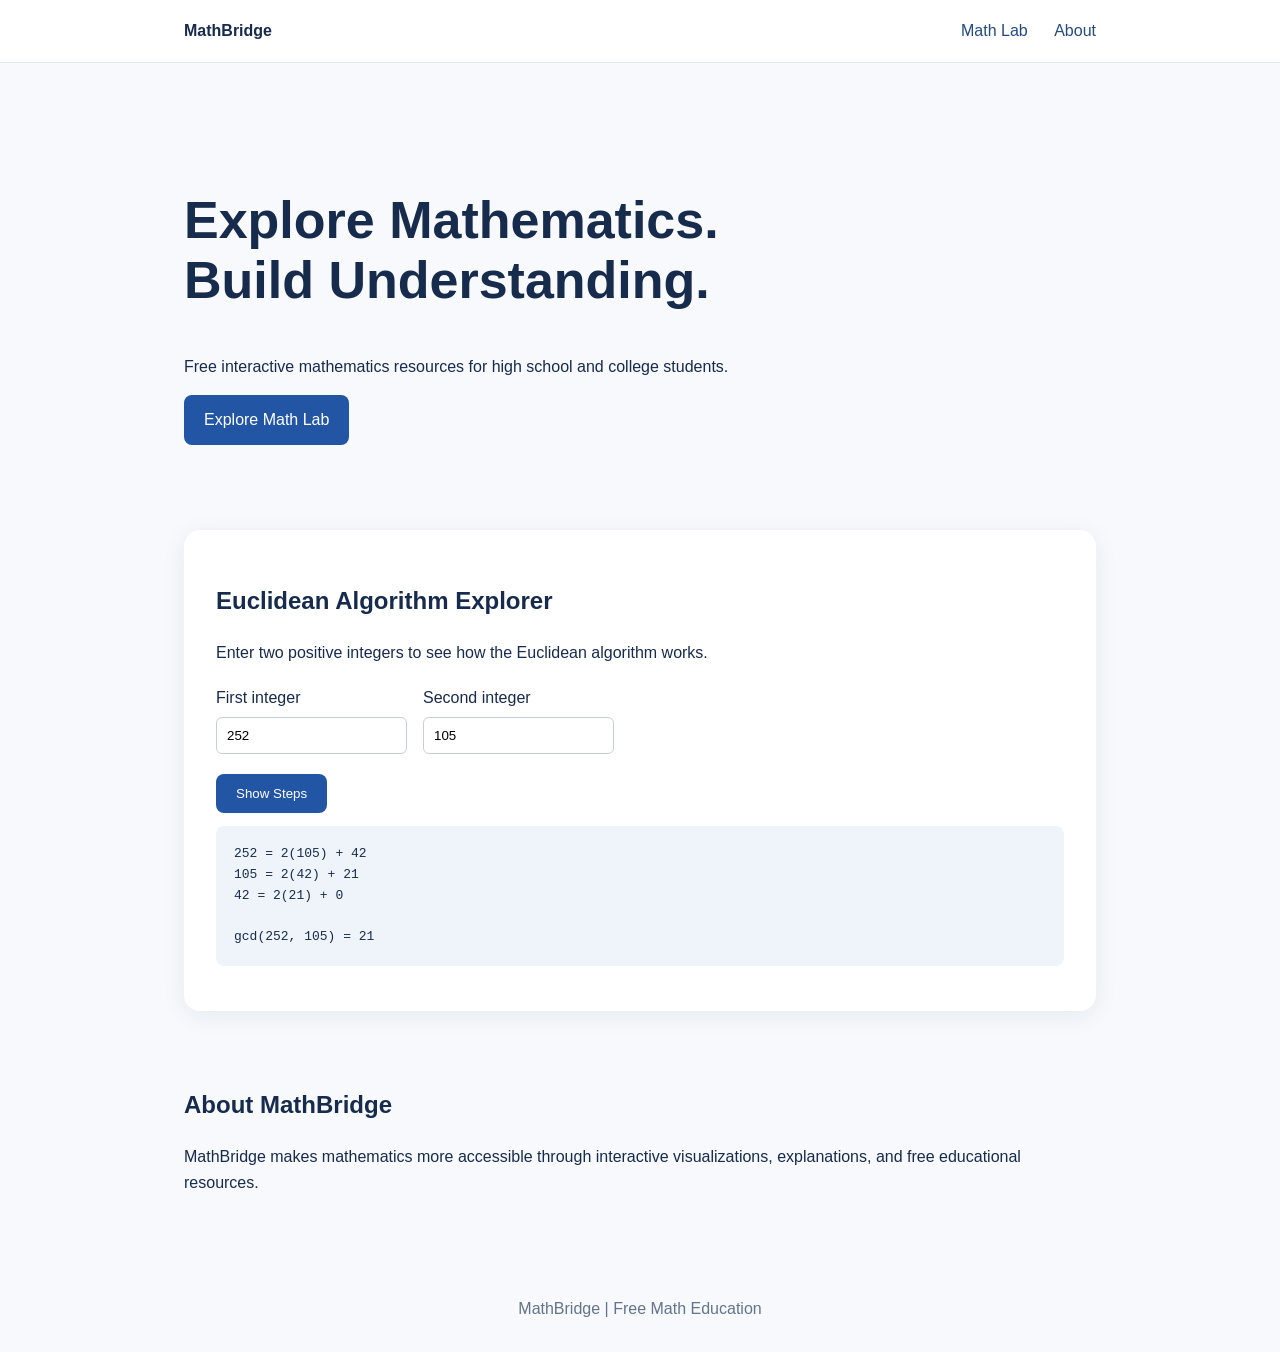
==== index.html @ 8e0eef5f "Create initial MathBridge website" ====
<!DOCTYPE html>
<html lang="en">
<head>
  <meta charset="UTF-8">
  <meta name="viewport" content="width=device-width, initial-scale=1.0">
  <title>MathBridge | Interactive Mathematics</title>
  <link rel="stylesheet" href="./css/style.css">
</head>
<body>

  <header class="header">
    <div class="container">
      <nav>
        <strong>MathBridge</strong>
        <div>
          <a href="#tools">Math Lab</a>
          <a href="#about">About</a>
        </div>
      </nav>
    </div>
  </header>

  <main class="container">
    <section class="hero">
      <h1>Explore Mathematics.
          Build Understanding.</h1>
      <p>Free interactive mathematics resources
         for high school and college students.</p>
      <a class="button" href="#tools">Explore Math Lab</a>
    </section>

    <section id="tools" class="card">
      <h2>Euclidean Algorithm Explorer</h2>
      <p>Enter two positive integers to see
         how the Euclidean algorithm works.</p>

      <div class="controls">
        <label>
          First integer
          <input id="a" type="number" value="252">
        </label>
        <label>
          Second integer
          <input id="b" type="number" value="105">
        </label>
      </div>

      <button id="run">Show Steps</button>
      <pre id="output" aria-live="polite"></pre>
    </section>

    <section id="about" class="about">
      <h2>About MathBridge</h2>
      <p>
        MathBridge makes mathematics more
        accessible through interactive
        visualizations, explanations,
        and free educational resources.
      </p>
    </section>
  </main>

  <footer>MathBridge | Free Math Education</footer>
  <script src="./js/euclidean.js"></script>
</body>
</html>
---- css/style.css ----
* { box-sizing: border-box; }

body {
  margin: 0;
  font-family: Arial, sans-serif;
  background: #f7f9fc;
  color: #172b4d;
  line-height: 1.6;
}

.container {
  max-width: 960px;
  margin: auto;
  padding: 0 24px;
}

.header {
  background: white;
  border-bottom: 1px solid #e5eaf1;
}

nav {
  display: flex;
  justify-content: space-between;
  align-items: center;
  padding: 18px 0;
}

nav a {
  margin-left: 22px;
  color: #254a7d;
  text-decoration: none;
}

.hero {
  padding: 85px 0;
}

.hero h1 {
  font-size: clamp(32px, 5vw, 52px);
  max-width: 650px;
  line-height: 1.15;
}

.button, button {
  display: inline-block;
  background: #2255a4;
  color: white;
  border: 0;
  padding: 12px 20px;
  border-radius: 8px;
  text-decoration: none;
  cursor: pointer;
}

.card {
  background: white;
  padding: 32px;
  border-radius: 16px;
  box-shadow: 0 5px 25px #152d4a12;
}

.controls {
  display: flex;
  flex-wrap: wrap;
  gap: 16px;
  margin: 20px 0;
}

label { display: grid; gap: 6px; }

input {
  padding: 10px;
  border: 1px solid #c5cfdb;
  border-radius: 6px;
}

pre {
  background: #eff4fb;
  padding: 18px;
  overflow-x: auto;
  border-radius: 8px;
}

.about { padding: 55px 0; }

footer {
  text-align: center;
  padding: 30px;
  color: #64748b;
}
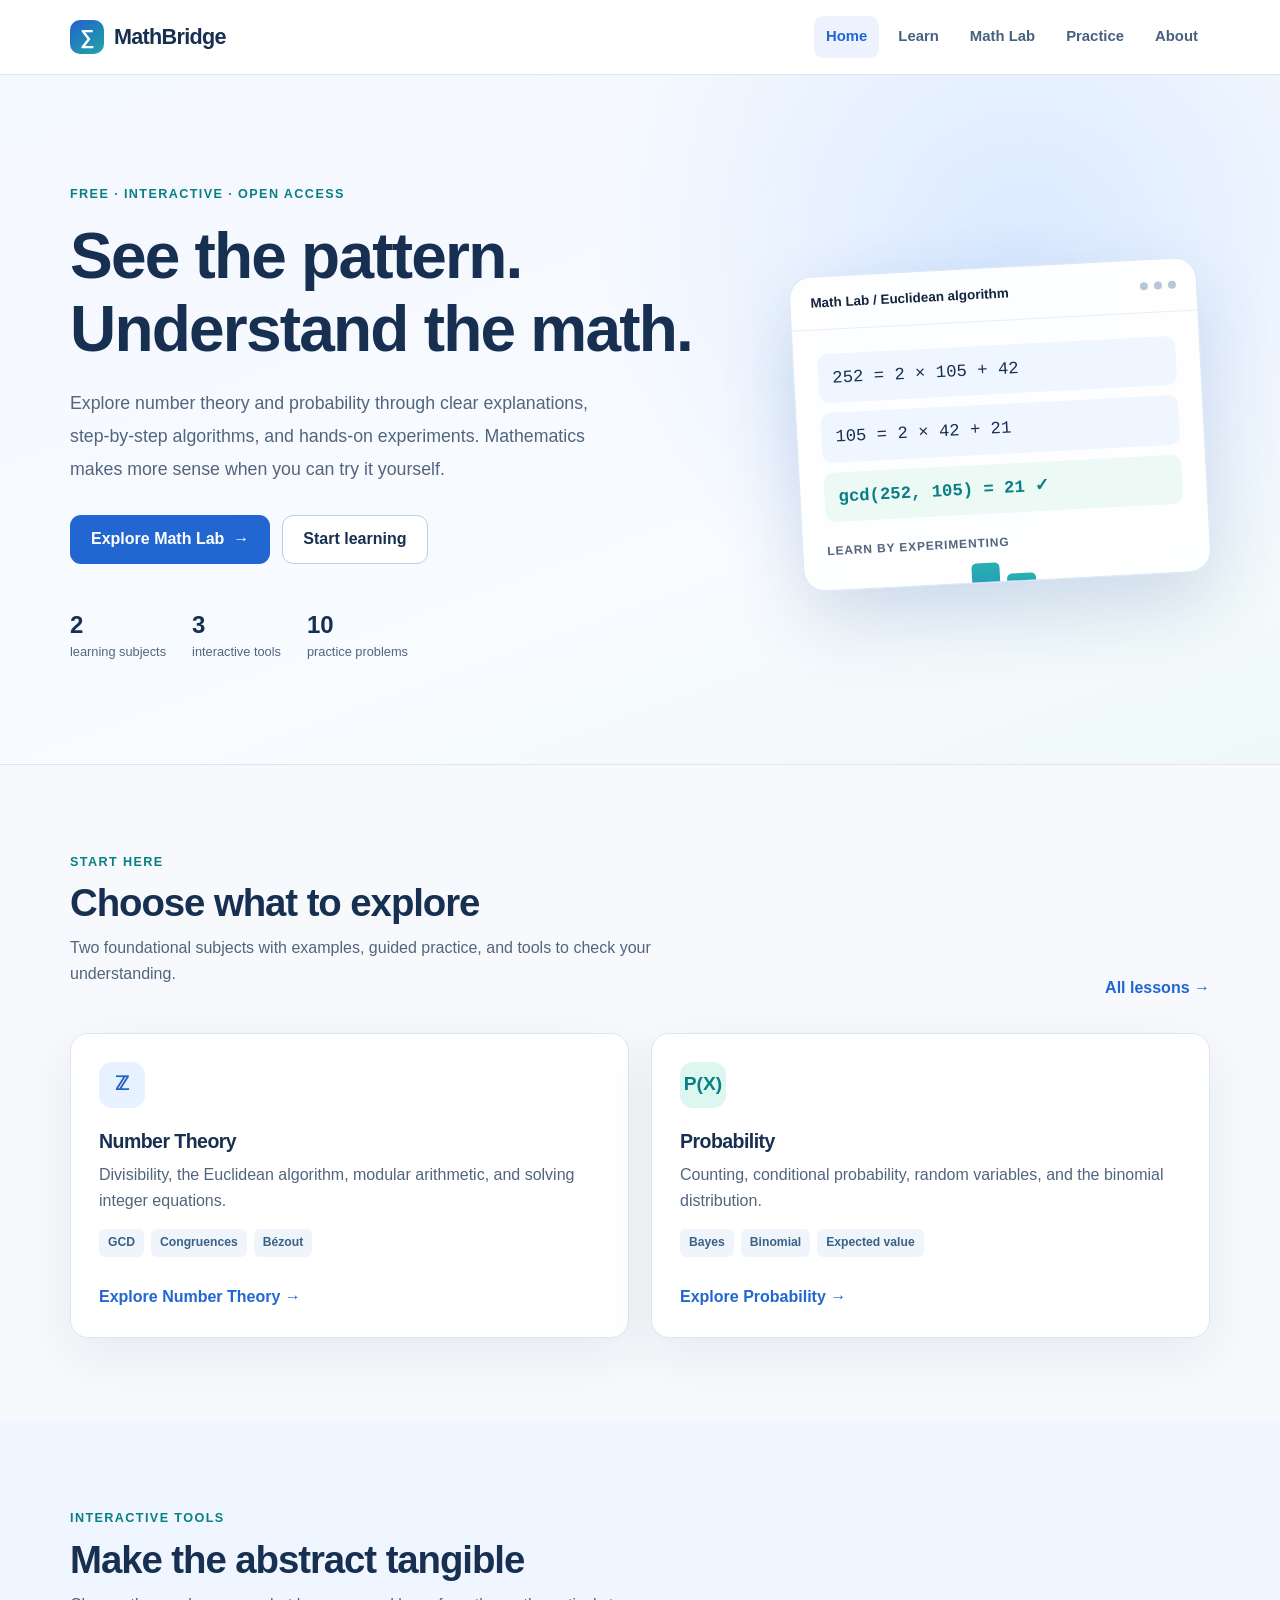
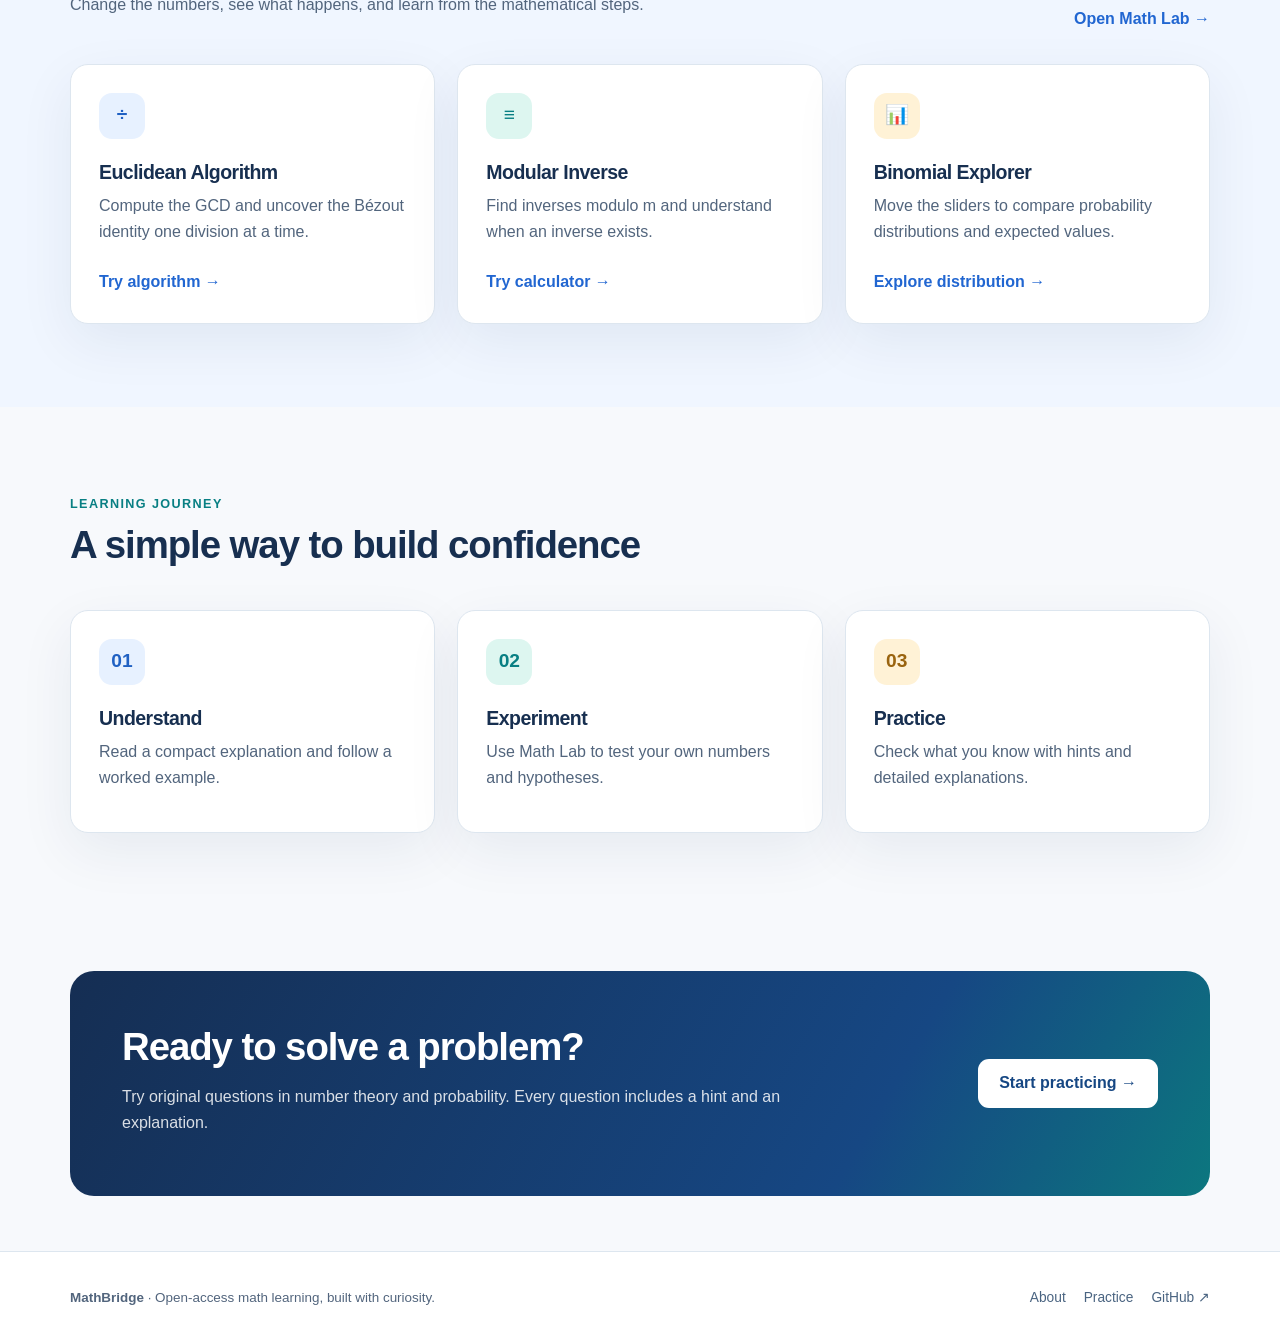
==== commit f8cf0039: "Upgrade MathBridge to version 1.0" ====
--- a/index.html
+++ b/index.html
@@ -1,67 +1,82 @@
+    <!doctype html>
+    <html lang="en">
+    <head>
+      <meta charset="utf-8">
+      <meta name="viewport" content="width=device-width,initial-scale=1">
+      <meta name="description" content="Free, interactive lessons and mathematics tools in number theory and probability.">
+      <meta name="theme-color" content="#172f50">
+      <title>Explore Mathematics | MathBridge</title>
+      <link rel="stylesheet" href="./css/style.css">
+      <script src="./js/app.js" defer></script>
 
-<!DOCTYPE html>
-<html lang="en">
-<head>
-  <meta charset="UTF-8">
-  <meta name="viewport" content="width=device-width, initial-scale=1.0">
-  <title>MathBridge | Interactive Mathematics</title>
-  <link rel="stylesheet" href="./css/style.css">
-</head>
-<body>
+    </head>
+    <body>
+      <a class="skip-link" href="#main">Skip to content</a>
+      <header class="site-header">
+        <div class="container nav">
+          <a class="brand" href="./index.html" aria-label="MathBridge home"><span class="brand-mark" aria-hidden="true">∑</span> MathBridge</a>
+          <button class="nav-toggle" type="button" aria-expanded="false" aria-controls="site-nav">Menu</button>
+          <nav id="site-nav" class="nav-links" aria-label="Main navigation">
+            <a href="./index.html" aria-current="page">Home</a>
+<a href="./learn.html">Learn</a>
+<a href="./math-lab.html">Math Lab</a>
+<a href="./practice.html">Practice</a>
+<a href="./about.html">About</a>
+          </nav>
+        </div>
+      </header>
+      <main id="main">
 
-  <header class="header">
-    <div class="container">
-      <nav>
-        <strong>MathBridge</strong>
-        <div>
-          <a href="#tools">Math Lab</a>
-          <a href="#about">About</a>
+<section class="hero"><div class="container hero-grid">
+  <div><span class="eyebrow">Free · Interactive · Open access</span>
+    <h1>See the pattern.<br>Understand the math.</h1>
+    <p class="lead">Explore number theory and probability through clear explanations, step-by-step algorithms, and hands-on experiments. Mathematics makes more sense when you can try it yourself.</p>
+    <div class="hero-actions"><a class="button" href="./math-lab.html">Explore Math Lab <span aria-hidden="true">→</span></a><a class="button button-secondary" href="./learn.html">Start learning</a></div>
+    <div class="hero-stats"><div class="stat"><strong>2</strong><span>learning subjects</span></div><div class="stat"><strong>3</strong><span>interactive tools</span></div><div class="stat"><strong>10</strong><span>practice problems</span></div></div>
+  </div>
+  <div class="math-scene" aria-label="Illustration of Euclidean algorithm steps and probability bars" role="img">
+    <div class="scene-panel"><div class="scene-top"><span>Math Lab / Euclidean algorithm</span><div class="scene-dots"><i></i><i></i><i></i></div></div>
+      <div class="scene-content"><div class="formula-line">252 = 2 × 105 + 42</div><div class="formula-line">105 = 2 × 42 + 21</div><div class="formula-line formula-highlight">gcd(252, 105) = 21 ✓</div>
+      <div class="scene-label">Learn by experimenting</div><div class="dots-grid" aria-hidden="true"><span style="height:15%"></span><span style="height:25%"></span><span style="height:41%"></span><span style="height:67%"></span><span style="height:98%"></span><span style="height:80%"></span><span style="height:52%"></span><span style="height:28%"></span><span style="height:12%"></span></div>
+      </div>
+    </div>
+  </div>
+</div></section>
+<section class="section"><div class="container">
+  <div class="section-heading"><div><span class="eyebrow">Start here</span><h2>Choose what to explore</h2><p>Two foundational subjects with examples, guided practice, and tools to check your understanding.</p></div><a href="./learn.html" class="text-link">All lessons →</a></div>
+  <div class="grid grid-2">
+    <article class="card"><div class="feature-icon">ℤ</div><h3>Number Theory</h3><p>Divisibility, the Euclidean algorithm, modular arithmetic, and solving integer equations.</p><div class="tags"><span class="tag">GCD</span><span class="tag">Congruences</span><span class="tag">Bézout</span></div><a class="text-link" href="./learn.html#number-theory">Explore Number Theory →</a></article>
+    <article class="card"><div class="feature-icon teal">P(X)</div><h3>Probability</h3><p>Counting, conditional probability, random variables, and the binomial distribution.</p><div class="tags"><span class="tag">Bayes</span><span class="tag">Binomial</span><span class="tag">Expected value</span></div><a class="text-link" href="./learn.html#probability">Explore Probability →</a></article>
+  </div>
+</div></section>
+<section class="section" style="background:#f0f6ff"><div class="container">
+  <div class="section-heading"><div><span class="eyebrow">Interactive tools</span><h2>Make the abstract tangible</h2><p>Change the numbers, see what happens, and learn from the mathematical steps.</p></div><a href="./math-lab.html" class="text-link">Open Math Lab →</a></div>
+  <div class="grid grid-3">
+    <article class="card"><div class="feature-icon">÷</div><h3>Euclidean Algorithm</h3><p>Compute the GCD and uncover the Bézout identity one division at a time.</p><a href="./math-lab.html#euclidean" class="text-link">Try algorithm →</a></article>
+    <article class="card"><div class="feature-icon teal">≡</div><h3>Modular Inverse</h3><p>Find inverses modulo m and understand when an inverse exists.</p><a href="./math-lab.html#inverse" class="text-link">Try calculator →</a></article>
+    <article class="card"><div class="feature-icon gold">📊</div><h3>Binomial Explorer</h3><p>Move the sliders to compare probability distributions and expected values.</p><a href="./math-lab.html#binomial" class="text-link">Explore distribution →</a></article>
+  </div>
+</div></section>
+<section class="section"><div class="container">
+  <div class="section-heading"><div><span class="eyebrow">Learning journey</span><h2>A simple way to build confidence</h2></div></div>
+  <div class="grid grid-3">
+    <div class="card"><div class="feature-icon">01</div><h3>Understand</h3><p>Read a compact explanation and follow a worked example.</p></div>
+    <div class="card"><div class="feature-icon teal">02</div><h3>Experiment</h3><p>Use Math Lab to test your own numbers and hypotheses.</p></div>
+    <div class="card"><div class="feature-icon gold">03</div><h3>Practice</h3><p>Check what you know with hints and detailed explanations.</p></div>
+  </div>
+</div></section>
+<section class="section-tight"><div class="container"><div class="cta-panel"><div><h2>Ready to solve a problem?</h2><p>Try original questions in number theory and probability. Every question includes a hint and an explanation.</p></div><a href="./practice.html" class="button">Start practicing →</a></div></div></section>
+
+      </main>
+      <footer class="site-footer">
+        <div class="container footer-inner">
+          <p><strong>MathBridge</strong> · Open-access math learning, built with curiosity.</p>
+          <div class="footer-links">
+            <a href="./about.html">About</a>
+            <a href="./practice.html">Practice</a>
+            <a href="https://github.com/yanjiahuang722/mathbridge" target="_blank" rel="noopener noreferrer">GitHub ↗</a>
+          </div>
         </div>
-      </nav>
-    </div>
-  </header>
-
-  <main class="container">
-    <section class="hero">
-      <h1>Explore Mathematics.
-          Build Understanding.</h1>
-      <p>Free interactive mathematics resources
-         for high school and college students.</p>
-      <a class="button" href="#tools">Explore Math Lab</a>
-    </section>
-
-    <section id="tools" class="card">
-      <h2>Euclidean Algorithm Explorer</h2>
-      <p>Enter two positive integers to see
-         how the Euclidean algorithm works.</p>
-
-      <div class="controls">
-        <label>
-          First integer
-          <input id="a" type="number" value="252">
-        </label>
-        <label>
-          Second integer
-          <input id="b" type="number" value="105">
-        </label>
-      </div>
-
-      <button id="run">Show Steps</button>
-      <pre id="output" aria-live="polite"></pre>
-    </section>
-
-    <section id="about" class="about">
-      <h2>About MathBridge</h2>
-      <p>
-        MathBridge makes mathematics more
-        accessible through interactive
-        visualizations, explanations,
-        and free educational resources.
-      </p>
-    </section>
-  </main>
-
-  <footer>MathBridge | Free Math Education</footer>
-  <script src="./js/euclidean.js"></script>
-</body>
-</html>
+      </footer>
+    </body>
+    </html>
--- a/css/style.css
+++ b/css/style.css
@@ -1,91 +1,197 @@
+:root {
+  --ink: #14243c;
+  --muted: #52657d;
+  --navy: #172f50;
+  --blue: #2166d1;
+  --teal: #087f83;
+  --bg: #f7f9fc;
+  --paper: #ffffff;
+  --line: #dde6ef;
+  --soft: #edf3fc;
+  --shadow: 0 18px 55px rgba(20, 44, 80, .07);
+  --radius: 18px;
+}
 * { box-sizing: border-box; }
-
-body {
-  margin: 0;
-  font-family: Arial, sans-serif;
-  background: #f7f9fc;
-  color: #172b4d;
-  line-height: 1.6;
+html { scroll-behavior: smooth; }
+body { margin: 0; font-family: -apple-system, BlinkMacSystemFont, "Segoe UI", Arial, sans-serif; color: var(--ink); background: var(--bg); line-height: 1.6; }
+a { color: var(--blue); }
+a:hover { color: #164a9c; }
+button, input, select { font: inherit; }
+button { cursor: pointer; }
+button:disabled { cursor: not-allowed; opacity: .55; }
+:focus-visible { outline: 3px solid #67c9ea; outline-offset: 3px; }
+.skip-link { position: absolute; z-index: 200; left: 14px; top: -100px; padding: 10px; background: #fff; }
+.skip-link:focus { top: 8px; }
+.container { width: min(1140px, calc(100% - 44px)); margin-inline: auto; }
+.site-header { background: rgba(255,255,255,.95); border-bottom: 1px solid var(--line); position: sticky; top: 0; z-index: 50; backdrop-filter: blur(14px); }
+.nav { height: 74px; display: flex; align-items: center; justify-content: space-between; gap: 30px; }
+.brand { color: var(--navy); font-weight: 800; letter-spacing: -.7px; font-size: 1.35rem; text-decoration: none; display: inline-flex; gap: 10px; align-items: center; }
+.brand-mark { width: 34px; height: 34px; border-radius: 10px; color: white; background: linear-gradient(145deg, #2360cf, #20a7a3); display: grid; place-items: center; font-weight: 800; font-size: 1.25rem; }
+.nav-links { display: flex; gap: 7px; align-items: center; }
+.nav-links a { display: inline-flex; padding: 9px 12px; border-radius: 9px; text-decoration: none; font-weight: 650; color: #46617e; font-size: .93rem; }
+.nav-links a:hover, .nav-links a[aria-current="page"] { color: var(--blue); background: #ecf3ff; }
+.nav-toggle { display: none; background: white; border: 1px solid var(--line); padding: 9px 12px; border-radius: 9px; color: var(--navy); }
+.eyebrow { color: var(--teal); font-size: .79rem; font-weight: 800; letter-spacing: .11em; text-transform: uppercase; }
+h1,h2,h3,h4 { line-height: 1.15; letter-spacing: -.028em; color: var(--navy); }
+h1 { font-size: clamp(2.35rem, 5vw, 4.15rem); margin: 14px 0 20px; }
+h2 { font-size: clamp(1.7rem, 3.2vw, 2.4rem); margin: 8px 0 15px; }
+h3 { font-size: 1.22rem; margin: 0 0 10px; }
+p { margin: 0 0 14px; }
+.lead { color: var(--muted); font-size: 1.11rem; line-height: 1.85; max-width: 670px; }
+.muted { color: var(--muted); }
+.small { font-size: .88rem; }
+.button { display: inline-flex; align-items: center; justify-content: center; gap: 9px; border: 1px solid transparent; background: var(--blue); color: #fff; border-radius: 11px; padding: 12px 20px; font-weight: 750; text-decoration: none; line-height: 1.4; transition: transform .15s, background .15s; }
+.button:hover { color: #fff; background: #1751aa; transform: translateY(-1px); }
+.button-secondary { background: white; border-color: #bfcee0; color: var(--navy); }
+.button-secondary:hover { background: #edf3fa; color: var(--navy); }
+.button-quiet { background: #e9f3ff; color: var(--blue); }
+.button-quiet:hover { background: #d8eaff; color: #15479f; }
+.hero { background: radial-gradient(circle at 80% 25%, #dbeaff 0, transparent 37%), linear-gradient(160deg, #f4f8ff, #f8fbff 65%, #eef9f7); padding: 105px 0 100px; overflow: hidden; border-bottom: 1px solid var(--line); }
+.hero-grid { display: grid; grid-template-columns: 1.2fr .8fr; align-items: center; gap: 60px; }
+.hero .lead { max-width: 540px; }
+.hero-actions { display: flex; gap: 12px; flex-wrap: wrap; margin-top: 30px; }
+.hero-stats { display: flex; gap: 26px; margin-top: 48px; flex-wrap: wrap; }
+.stat strong { display: block; color: var(--navy); font-size: 1.5rem; line-height: 1.1; }
+.stat span { color: var(--muted); font-size: .8rem; }
+.math-scene { position: relative; min-height: 380px; }
+.math-scene::before { content: ''; width: 280px; height: 280px; border-radius: 50%; background: #b5daff; opacity: .45; position: absolute; top: 44px; left: 34px; filter: blur(35px); }
+.scene-panel { position: absolute; inset: 35px 6px 30px 18px; background: rgba(255,255,255,.95); border: 1px solid #dce7f6; border-radius: 22px; box-shadow: 0 30px 75px rgba(29,70,134,.16); transform: rotate(-3deg); overflow: hidden; }
+.scene-top { display: flex; align-items: center; justify-content: space-between; padding: 15px 20px; border-bottom: 1px solid #e8eef7; font-weight: 700; font-size: .84rem; }
+.scene-dots { display: flex; gap: 6px; }
+.scene-dots i { display: block; width: 8px; height: 8px; background: #b6c7db; border-radius: 50%; }
+.scene-content { padding: 24px; }
+.formula-line { color: var(--navy); background: #f0f6ff; padding: 11px 14px; border-radius: 10px; font-family: "SFMono-Regular", Consolas, monospace; font-size: clamp(.88rem, 2vw, 1.08rem); }
+.formula-line + .formula-line { margin-top: 10px; }
+.formula-highlight { color: #087f83; font-weight: 800; background: #ecf9f5; }
+.scene-label { color: var(--muted); font-size: .75rem; margin: 20px 0 8px; letter-spacing: .07em; font-weight: 700; text-transform: uppercase; }
+.dots-grid { display: flex; align-items: end; height: 67px; gap: 7px; }
+.dots-grid span { display: block; width: 8%; border-radius: 5px 5px 0 0; background: linear-gradient(#28b0ae, #2377d2); }
+.section { padding: 83px 0; }
+.section-tight { padding: 55px 0; }
+.section-heading { display: flex; align-items: end; justify-content: space-between; gap: 18px; margin-bottom: 32px; }
+.section-heading p { color: var(--muted); max-width: 640px; }
+.section-heading h2 { margin-bottom: 10px; }
+.text-link { text-decoration: none; font-weight: 700; white-space: nowrap; }
+.grid { display: grid; gap: 22px; }
+.grid-2 { grid-template-columns: repeat(2, minmax(0, 1fr)); }
+.grid-3 { grid-template-columns: repeat(3, minmax(0, 1fr)); }
+.card { border-radius: var(--radius); border: 1px solid var(--line); background: var(--paper); padding: 28px; box-shadow: var(--shadow); }
+.card p { color: var(--muted); }
+.card .text-link { display: inline-block; margin-top: 11px; }
+.feature-icon { display: grid; place-items: center; width: 46px; height: 46px; border-radius: 13px; background: #e7f1ff; color: #2061c3; font-weight: 900; font-size: 1.2rem; margin-bottom: 22px; }
+.feature-icon.teal { background: #ddf6f0; color: #087f83; }
+.feature-icon.gold { background: #fff2d6; color: #9a640f; }
+.tags { display: flex; flex-wrap: wrap; gap: 7px; margin: 16px 0; }
+.tag { color: #386286; background: #f0f5fc; padding: 4px 9px; border-radius: 6px; font-size: .76rem; font-weight: 750; }
+.cta-panel { background: linear-gradient(120deg,#152e53,#164783 70%,#0c777f); border-radius: 24px; padding: 46px 52px; display: flex; gap: 35px; align-items: center; justify-content: space-between; }
+.cta-panel h2, .cta-panel p { color: white; }
+.cta-panel p { opacity: .84; max-width: 700px; }
+.cta-panel .button { background: white; color: #164783; flex-shrink: 0; }
+.cta-panel .button:hover { background: #e7f6ff; }
+.page-hero { padding: 72px 0 54px; background: linear-gradient(160deg,#f1f7ff,#f6fafc); border-bottom: 1px solid var(--line); }
+.page-hero h1 { font-size: clamp(2.2rem,4.5vw,3.6rem); max-width: 850px; }
+.breadcrumb { color: #72849c; font-size: .84rem; margin-bottom: 15px; }
+.breadcrumb a { color: #526e92; text-decoration: none; }
+.content-layout { display: grid; grid-template-columns: 230px minmax(0, 1fr); gap: 35px; padding: 58px 0 90px; align-items: start; }
+.sidebar { position: sticky; top: 96px; background: white; border: 1px solid var(--line); border-radius: 14px; padding: 16px; }
+.sidebar strong { display: block; font-size: .82rem; color: #8090a6; letter-spacing: .08em; text-transform: uppercase; padding: 9px 12px; }
+.sidebar a { display: block; text-decoration: none; padding: 9px 12px; border-radius: 8px; color: var(--muted); font-weight: 650; font-size: .9rem; }
+.sidebar a:hover, .sidebar a[aria-current="location"] { color: var(--blue); background: #edf4ff; }
+.article-card { background: white; border: 1px solid var(--line); border-radius: 17px; padding: 37px; margin-bottom: 26px; box-shadow: var(--shadow); scroll-margin-top: 95px; }
+.article-card h2 { font-size: 1.75rem; margin-top: 0; }
+.article-card h3 { margin-top: 25px; }
+.article-card p,.article-card li { color: #41556d; }
+.article-card ul,.article-card ol { padding-left: 24px; }
+.math-block { background: #f1f6fe; border: 1px solid #deebfb; border-radius: 12px; padding: 17px 19px; font-family: "SFMono-Regular", Consolas, monospace; white-space: pre-wrap; overflow-wrap: anywhere; color: #18355e; font-size: .92rem; margin: 18px 0; }
+.note { background: #e9f9f4; color: #19574f; padding: 16px 18px; border-left: 4px solid #15a18d; border-radius: 8px; margin: 18px 0; }
+.note strong { color: #0e6255; }
+.lab-stack { display: grid; gap: 30px; padding: 60px 0 85px; }
+.lab-card { border: 1px solid var(--line); border-radius: 20px; background: white; padding: clamp(22px, 4vw, 40px); box-shadow: var(--shadow); scroll-margin-top: 96px; }
+.lab-heading { display: flex; align-items: start; justify-content: space-between; gap: 15px; }
+.lab-heading h2 { margin-top: 0; font-size: 1.75rem; }
+.lab-card > p, .lab-heading p { color: var(--muted); }
+.field-row { display: flex; flex-wrap: wrap; align-items: end; gap: 15px; margin: 24px 0; }
+.field { display: flex; flex-direction: column; gap: 6px; flex: 1 1 140px; max-width: 260px; }
+.field label { font-size: .87rem; font-weight: 700; color: var(--navy); }
+.field input, .field select { border: 1px solid #c5d3e4; border-radius: 9px; background: white; padding: 11px 12px; width: 100%; min-width: 0; color: var(--ink); }
+.field input[type="range"] { padding: 0; accent-color: var(--blue); }
+.result { background: #f1f6fe; border: 1px solid #dfebfb; border-radius: 13px; padding: 19px 22px; min-height: 70px; overflow-wrap: anywhere; }
+.result pre { font: .94rem/1.9 "SFMono-Regular", Consolas, monospace; white-space: pre-wrap; margin: 0; color: #1b3761; }
+.result strong { color: #174f98; }
+.result.error { color: #a52234; background: #fff3f4; border-color: #f6d3da; }
+.result.error pre { color: #9d2132; }
+.result.success { background: #ecfaf5; border-color: #bee8d6; }
+.field-hint { color: var(--muted); font-size: .8rem; margin-top: 10px; }
+.plot-wrap { border: 1px solid #dce7f5; border-radius: 12px; padding: 10px; margin: 24px 0 15px; background: #fff; overflow-x: auto; }
+.plot-wrap svg { display: block; width: 100%; height: auto; min-width: 380px; }
+.plot-wrap svg text { font-family: -apple-system, BlinkMacSystemFont, "Segoe UI", Arial, sans-serif; }
+.stats-row { display: flex; gap: 12px; flex-wrap: wrap; }
+.mini-stat { padding: 14px 18px; background: #f1f7ff; border-radius: 10px; flex: 1 1 150px; }
+.mini-stat span { display: block; color: var(--muted); font-size: .82rem; }
+.mini-stat strong { font-size: 1.15rem; color: var(--navy); }
+.practice-controls { display: flex; flex-wrap: wrap; align-items: center; gap: 15px; margin: 32px 0 23px; }
+.practice-controls .field { max-width: 240px; }
+.practice-list { display: grid; gap: 22px; padding-bottom: 80px; }
+.question-card { background: white; border: 1px solid var(--line); border-radius: 18px; padding: 30px; box-shadow: var(--shadow); }
+.question-top { display: flex; justify-content: space-between; gap: 15px; align-items: center; margin-bottom: 10px; }
+.question-top .tag { font-size: .73rem; }
+.question-card h2 { font-size: 1.25rem; margin: 12px 0 20px; }
+.answers { display: grid; grid-template-columns: repeat(2,minmax(0,1fr)); gap: 11px; }
+.answer-option { cursor: pointer; display: flex; align-items: center; gap: 9px; border: 1px solid #d5e0ef; border-radius: 11px; padding: 12px 14px; font-size: .92rem; }
+.answer-option:has(input:checked) { border-color: #2364c1; background: #f0f6ff; }
+.answer-option input { accent-color: #2364c1; flex-shrink: 0; }
+.question-actions { display: flex; gap: 10px; margin-top: 20px; flex-wrap: wrap; }
+.feedback { margin-top: 16px; background: #f0f6ff; border-radius: 10px; padding: 15px 18px; color: var(--navy); }
+.feedback.correct { background: #eaf8f0; color: #165e43; }
+.feedback.incorrect { background: #fff4e8; color: #824d0f; }
+.empty-state { text-align: center; padding: 45px 20px; color: var(--muted); background: white; border: 1px solid var(--line); border-radius: 12px; }
+.score-pill { color: #1b5799; border: 1px solid #cfe1f6; background: #ecf5ff; border-radius: 100px; padding: 8px 14px; font-weight: 750; }
+.about-lead { display: grid; grid-template-columns: 1.3fr .7fr; gap: 30px; padding: 65px 0; }
+.about-box { padding: 28px; background: #e9f4ff; border-radius: 18px; }
+.about-box h3 { font-size: 1.3rem; }
+.about-box li { margin-bottom: 9px; }
+.steps { counter-reset: step; display: grid; gap: 18px; }
+.step { background: white; border: 1px solid var(--line); border-radius: 14px; padding: 24px 26px; display: flex; gap: 18px; }
+.step-number { flex: 0 0 35px; height: 35px; display: grid; place-items: center; border-radius: 50%; background: #e7f2ff; color: var(--blue); font-weight: 800; }
+.step h3 { margin-bottom: 5px; }
+.site-footer { border-top: 1px solid var(--line); background: white; padding: 35px 0; }
+.footer-inner { display: flex; justify-content: space-between; gap: 20px; align-items: center; flex-wrap: wrap; }
+.footer-inner p { color: var(--muted); font-size: .84rem; margin: 0; }
+.footer-links { display: flex; flex-wrap: wrap; gap: 18px; }
+.footer-links a { color: #4a6481; font-size: .86rem; text-decoration: none; }
+.footer-links a:hover { color: var(--blue); }
+@media(max-width: 800px) {
+  .hero { padding: 65px 0; }
+  .hero-grid,.about-lead { grid-template-columns: 1fr; }
+  .math-scene { min-height: 300px; max-width: 490px; width: 100%; }
+  .scene-panel { top: 5px; bottom: 5px; }
+  .grid-3 { grid-template-columns: 1fr 1fr; }
+  .content-layout { grid-template-columns: 1fr; gap: 22px; }
+  .sidebar { position: static; }
+  .sidebar a { display: inline-block; }
+  .cta-panel { flex-direction: column; align-items: flex-start; }
 }
-
-.container {
-  max-width: 960px;
-  margin: auto;
-  padding: 0 24px;
+@media(max-width: 600px) {
+  .container { width: min(100% - 32px, 1140px); }
+  .nav { height: 67px; }
+  .nav-toggle { display: block; }
+  .nav-links { display: none; position: absolute; top: 67px; left: 0; width: 100%; padding: 15px 18px 20px; background: white; border-bottom: 1px solid var(--line); box-shadow: var(--shadow); flex-direction: column; align-items: stretch; }
+  .nav-links.open { display: flex; }
+  .nav-links a { padding: 11px 13px; }
+  .hero-grid { gap: 30px; }
+  .hero-stats { gap: 20px; margin-top: 35px; }
+  .math-scene { min-height: 305px; }
+  .grid-2,.grid-3 { grid-template-columns: 1fr; }
+  .section { padding: 56px 0; }
+  .section-heading { display: block; }
+  .section-heading .text-link { display: inline-block; margin-top: 13px; }
+  .cta-panel { padding: 30px; }
+  .page-hero { padding: 48px 0 37px; }
+  .content-layout { padding: 30px 0 60px; }
+  .article-card,.question-card { padding: 22px; }
+  .answers { grid-template-columns: 1fr; }
+  .lab-stack { padding: 30px 0 55px; }
+  .field { max-width: none; }
+  .field-row .button { width: 100%; }
 }
-
-.header {
-  background: white;
-  border-bottom: 1px solid #e5eaf1;
-}
-
-nav {
-  display: flex;
-  justify-content: space-between;
-  align-items: center;
-  padding: 18px 0;
-}
-
-nav a {
-  margin-left: 22px;
-  color: #254a7d;
-  text-decoration: none;
-}
-
-.hero {
-  padding: 85px 0;
-}
-
-.hero h1 {
-  font-size: clamp(32px, 5vw, 52px);
-  max-width: 650px;
-  line-height: 1.15;
-}
-
-.button, button {
-  display: inline-block;
-  background: #2255a4;
-  color: white;
-  border: 0;
-  padding: 12px 20px;
-  border-radius: 8px;
-  text-decoration: none;
-  cursor: pointer;
-}
-
-.card {
-  background: white;
-  padding: 32px;
-  border-radius: 16px;
-  box-shadow: 0 5px 25px #152d4a12;
-}
-
-.controls {
-  display: flex;
-  flex-wrap: wrap;
-  gap: 16px;
-  margin: 20px 0;
-}
-
-label { display: grid; gap: 6px; }
-
-input {
-  padding: 10px;
-  border: 1px solid #c5cfdb;
-  border-radius: 6px;
-}
-
-pre {
-  background: #eff4fb;
-  padding: 18px;
-  overflow-x: auto;
-  border-radius: 8px;
-}
-
-.about { padding: 55px 0; }
-
-footer {
-  text-align: center;
-  padding: 30px;
-  color: #64748b;
-}+@media(prefers-reduced-motion: reduce) { html { scroll-behavior: auto; } *,*::before,*::after { transition: none !important; animation: none !important; } }
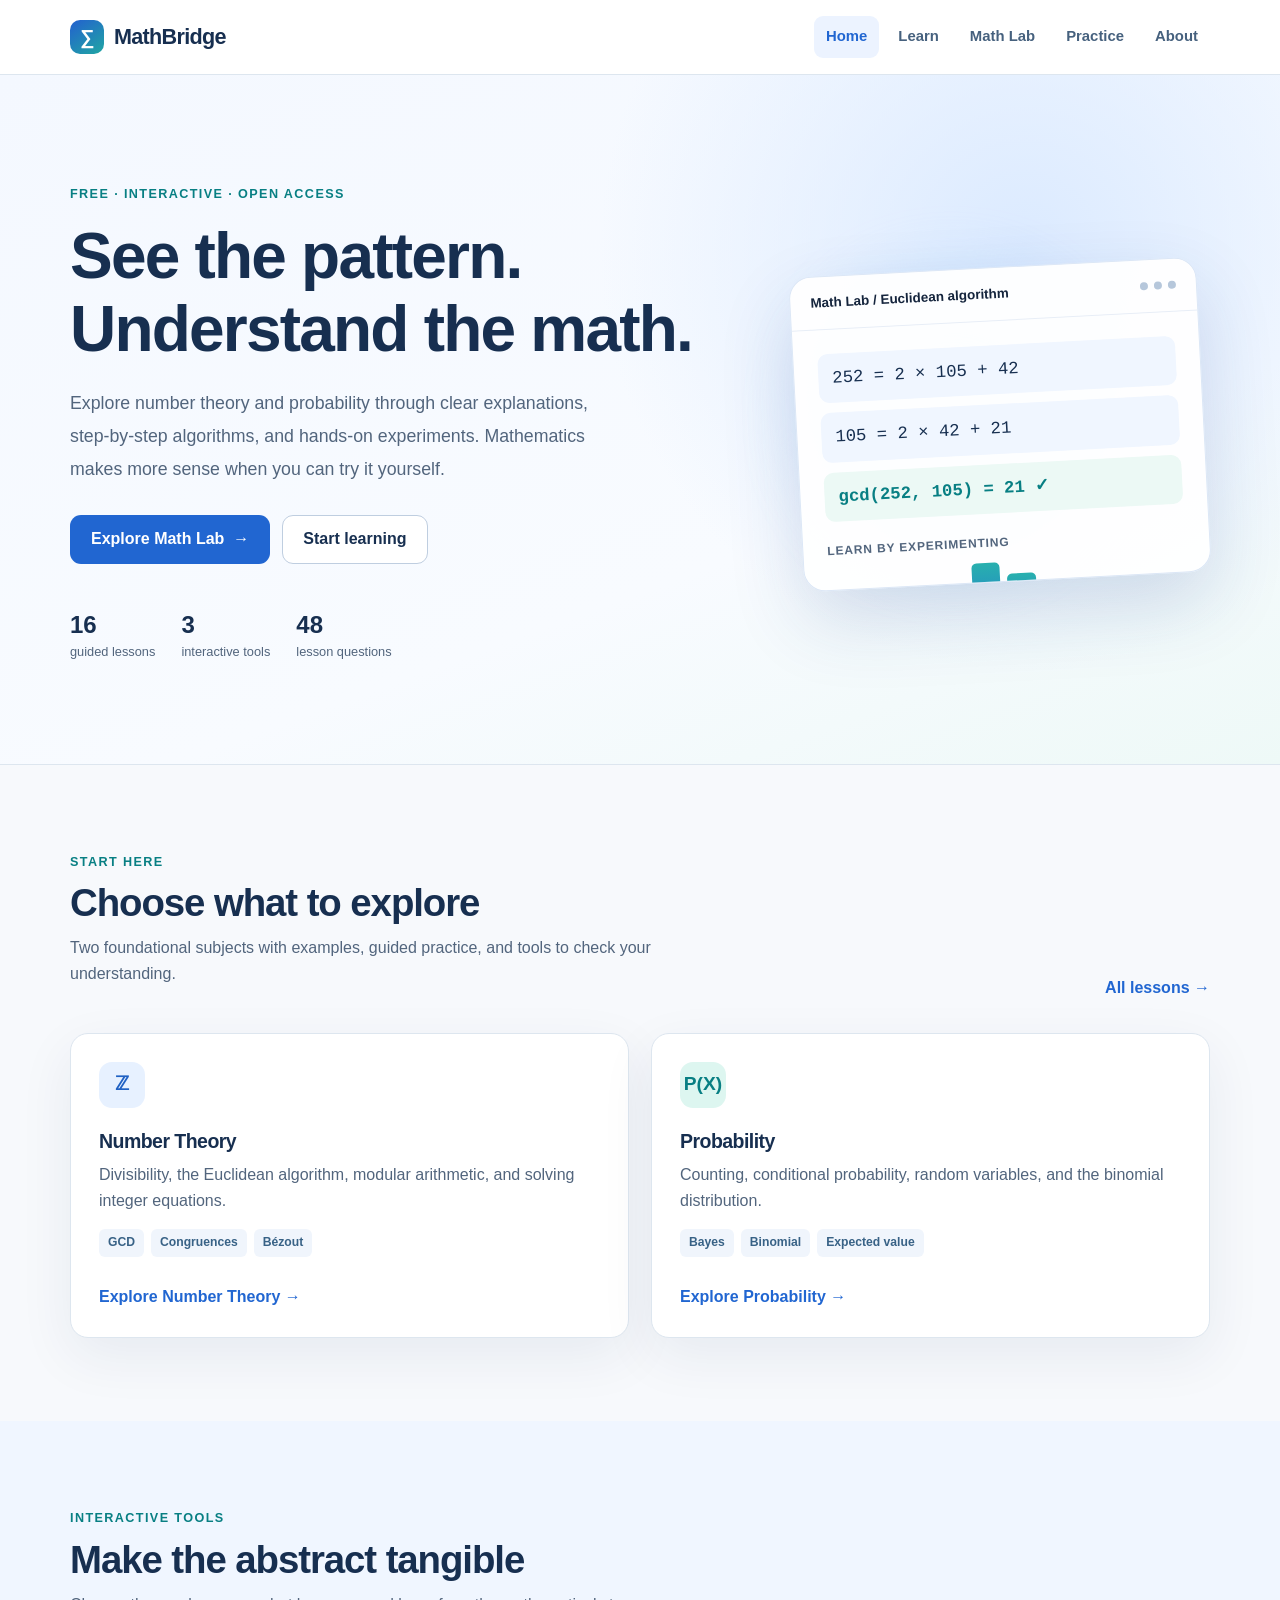
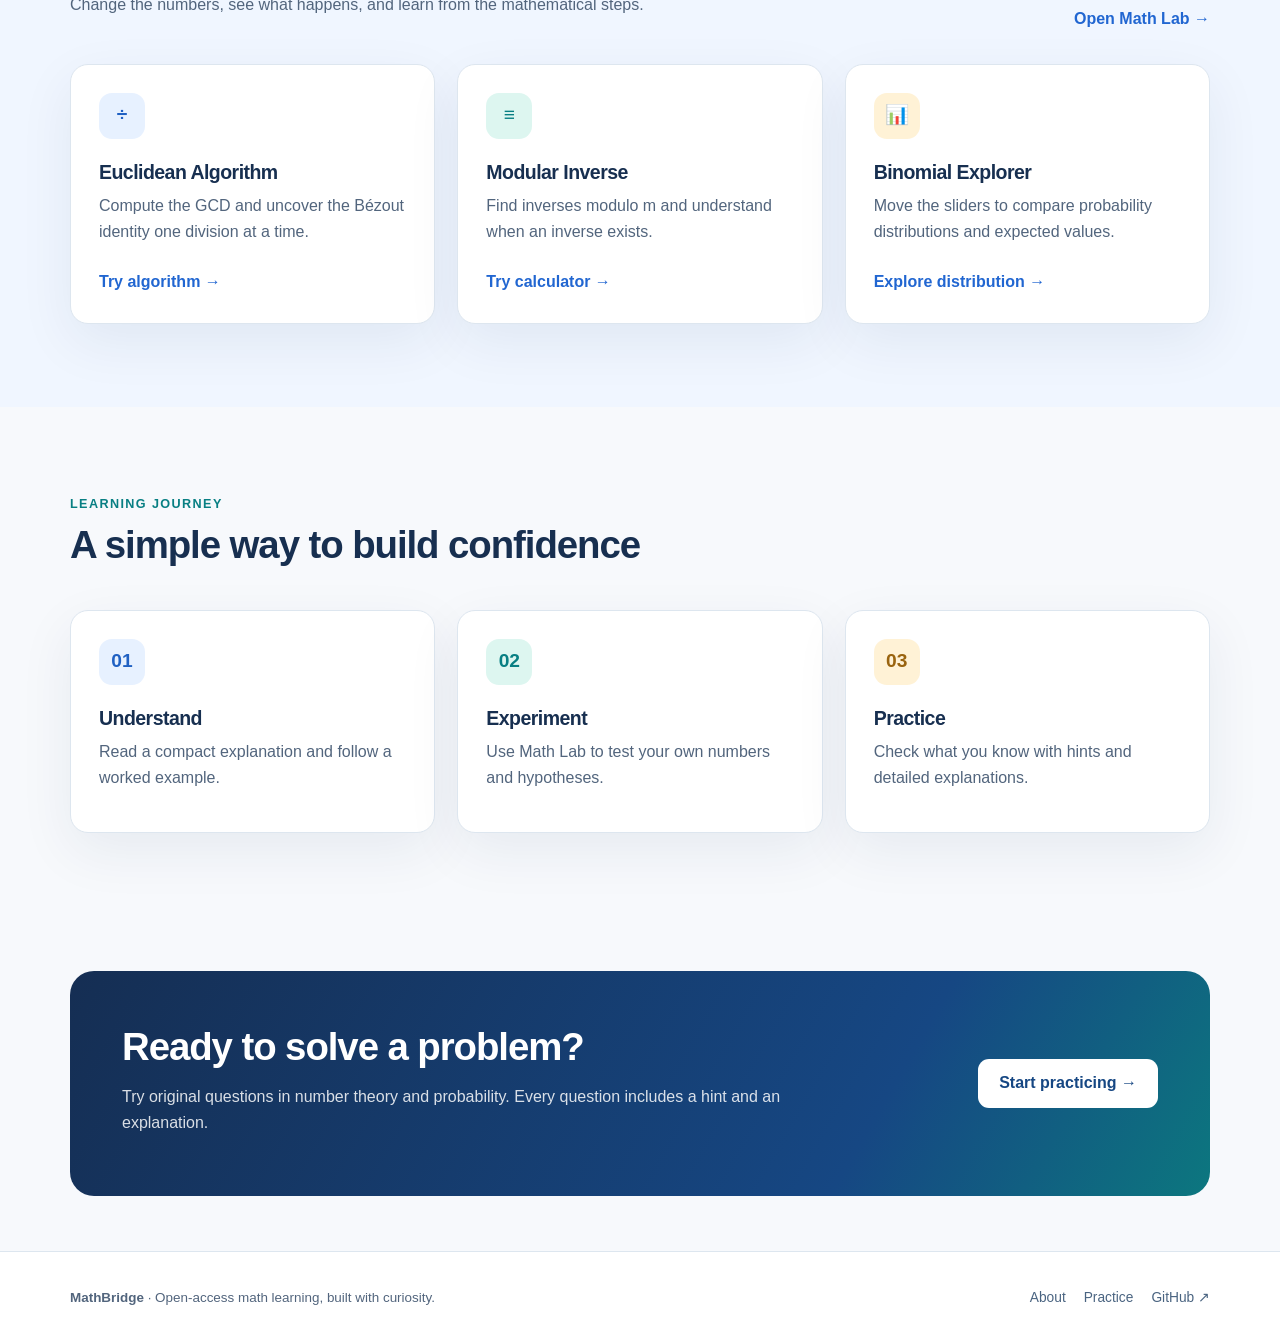
==== commit d1133601: "Add MathBridge 2.0 guided learning system" ====
--- a/index.html
+++ b/index.html
@@ -32,7 +32,7 @@
     <h1>See the pattern.<br>Understand the math.</h1>
     <p class="lead">Explore number theory and probability through clear explanations, step-by-step algorithms, and hands-on experiments. Mathematics makes more sense when you can try it yourself.</p>
     <div class="hero-actions"><a class="button" href="./math-lab.html">Explore Math Lab <span aria-hidden="true">→</span></a><a class="button button-secondary" href="./learn.html">Start learning</a></div>
-    <div class="hero-stats"><div class="stat"><strong>2</strong><span>learning subjects</span></div><div class="stat"><strong>3</strong><span>interactive tools</span></div><div class="stat"><strong>10</strong><span>practice problems</span></div></div>
+    <div class="hero-stats"><div class="stat"><strong>16</strong><span>guided lessons</span></div><div class="stat"><strong>3</strong><span>interactive tools</span></div><div class="stat"><strong>48</strong><span>lesson questions</span></div></div>
   </div>
   <div class="math-scene" aria-label="Illustration of Euclidean algorithm steps and probability bars" role="img">
     <div class="scene-panel"><div class="scene-top"><span>Math Lab / Euclidean algorithm</span><div class="scene-dots"><i></i><i></i><i></i></div></div>
--- a/css/style.css
+++ b/css/style.css
@@ -195,3 +195,154 @@
   .field-row .button { width: 100%; }
 }
 @media(prefers-reduced-motion: reduce) { html { scroll-behavior: auto; } *,*::before,*::after { transition: none !important; animation: none !important; } }
+
+/* =====================================================
+   MathBridge 2.0 — guided curriculum and lesson reader
+   ===================================================== */
+[hidden] { display: none !important; }
+.visually-hidden { position: absolute; width: 1px; height: 1px; padding: 0; margin: -1px; overflow: hidden; clip: rect(0,0,0,0); white-space: nowrap; border: 0; }
+.course-hero { padding: 72px 0 76px; background: radial-gradient(circle at 78% 18%,#e5efff 0,transparent 34%),linear-gradient(145deg,#f1f7ff,#fbfdfd); border-bottom: 1px solid var(--line); }
+.course-hero-grid { display: grid; grid-template-columns: minmax(0, 1.12fr) minmax(340px,.88fr); align-items: center; gap: 74px; }
+.course-hero h1 { margin: 16px 0 17px; font-size: clamp(2.7rem,5vw,4.3rem); }
+.course-hero h1 em { font-style: normal; color: var(--teal); }
+.course-hero .lead { max-width: 620px; }
+.course-hero-actions { display: flex; gap: 12px; align-items: center; margin: 29px 0 35px; flex-wrap: wrap; }
+.curriculum-meta { display: flex; gap: 18px; flex-wrap: wrap; padding-top: 15px; border-top: 1px solid #d7e3f0; }
+.curriculum-meta span { padding-right: 18px; border-right: 1px solid #d1dfed; font-size: .81rem; color: #657891; white-space: nowrap; }
+.curriculum-meta span:last-child { border-right: 0; }
+.curriculum-meta strong { color: var(--navy); font-size: 1.23rem; padding-right: 5px; }
+.course-illustration { background: #fff; border: 1px solid #dbe5f3; border-radius: 22px; box-shadow: 0 28px 60px rgba(23,57,110,.12); padding: 23px 26px; transform: rotate(1.5deg); }
+.diagram-head { border-bottom: 1px solid var(--line); padding-bottom: 15px; margin-bottom: 22px; display:flex; gap:10px; align-items:center; font-size:.68rem; letter-spacing:.13em; font-weight:800; color:#7288a0; }
+.diagram-dot { display:inline-block; height:10px; width:10px; background:#4ab9ad; border-radius:50%; }
+.diagram-label { color:#25847c; font-size:.68rem; letter-spacing:.12em; font-weight:800; margin:20px 0 8px; }
+.diagram-equation { font-family:"SFMono-Regular",Consolas,monospace; background:#f5f8fd; padding:12px 15px; margin-bottom:8px; border-radius:8px; font-size:clamp(.78rem,1.2vw,.93rem); overflow-wrap:anywhere; }
+.diagram-equation mark { background:#d4f6eb; color:#075c59; padding:3px 5px; border-radius:4px; }
+.diagram-line { height:1px; background:var(--line); margin-top:20px; }
+.fraction { display:inline-flex; flex-direction:column; align-items:center; vertical-align:middle; line-height:1.5; }
+.fraction span:first-child { border-bottom:1px solid #344d6c; }
+.diagram-footer { display:flex; align-items:center; gap:15px; color:#74899f; font-size:.74rem; justify-content:center; margin-top:28px; }
+.catalog-section { padding:75px 0 96px; }
+.catalog-topline { display:grid; grid-template-columns:minmax(0,1fr) 300px; align-items:end; gap:24px; }
+.catalog-topline h2 { margin:7px 0 10px; }
+.catalog-subtitle { color:var(--muted); }
+.learning-progress { padding:19px 21px; border:1px solid var(--line); border-radius:13px; background:#fff; }
+.learning-progress-top { display:flex; gap:10px; align-items:center; justify-content:space-between; color:#67809a; font-size:.67rem; font-weight:800; letter-spacing:.07em; }
+.learning-progress-top strong { font-size:.85rem; letter-spacing:0; color:var(--navy); }
+.learning-progress-track { height:7px; margin:13px 0 6px; background:#e7edf5; border-radius:20px; overflow:hidden; }
+.learning-progress-fill { height:100%; background:linear-gradient(90deg,#2b6ecf,#13a391); border-radius:20px; transition:width .2s ease; }
+.learning-progress small { font-size:.72rem; color:#8b99a9; }
+.catalog-toolbar { display:flex; gap:14px; align-items:center; justify-content:space-between; margin:35px 0 31px; flex-wrap:wrap; }
+.catalog-search { background:#fff; border:1px solid #cddbe8; border-radius:11px; display:flex; align-items:center; gap:10px; padding:0 14px; flex:1 1 330px; min-width:0; max-width:505px; color:#7b8ba0; }
+.catalog-search input { padding:12px 0; width:100%; border:0; outline:0; color:var(--ink); background:transparent; min-width:0; }
+.catalog-search:focus-within { border-color:#3082cf; box-shadow:0 0 0 3px #6abff833; }
+.catalog-filters { display:flex; gap:7px; flex-wrap:wrap; }
+.filter-chip { padding:9px 13px; border-radius:9px; color:#506c88; background:#fff; border:1px solid #d6e1eb; font-size:.81rem; font-weight:700; }
+.filter-chip.active { background:#1b528e; color:#fff; border-color:#1b528e; }
+.course-section { margin-bottom:53px; scroll-margin-top:100px; }
+.course-section-header { display:flex; align-items:end; justify-content:space-between; gap:20px; margin-bottom:21px; }
+.course-section-header h3 { font-size:1.75rem; margin:4px 0 8px; }
+.course-section-header p { color:var(--muted); margin:0; }
+.course-done { flex-shrink:0; background:#eaf3fd; border-radius:100px; padding:6px 13px; color:#21538b; font-size:.78rem; font-weight:750; }
+.lesson-grid { display:grid; grid-template-columns:repeat(3,minmax(0,1fr)); gap:16px; }
+.lesson-card { display:flex; flex-direction:column; background:#fff; border:1px solid #dde7f1; padding:22px; border-radius:15px; text-decoration:none; box-shadow:0 8px 25px rgba(23,54,87,.04); min-height:228px; transition:transform .16s,border-color .16s,box-shadow .16s; }
+.lesson-card:hover { border-color:#81afd8; box-shadow:0 14px 32px rgba(23,54,87,.1); transform:translateY(-3px); }
+.lesson-card-top { display:flex; align-items:center; justify-content:space-between; gap:12px; }
+.lesson-subject-label { color:#1e827d; background:#e9f8f4; font-size:.66rem; padding:4px 9px; border-radius:6px; font-weight:800; text-transform:uppercase; letter-spacing:.05em; }
+.lesson-status { font-size:.73rem; color:#8493a3; white-space:nowrap; }
+.lesson-status.completed { color:#087d68; font-weight:800; }
+.lesson-card h4 { font-size:1.07rem; margin:23px 0 10px; line-height:1.36; }
+.lesson-card p { font-size:.82rem; color:#5d7188; margin:0 0 20px; }
+.lesson-card-footer { margin-top:auto; border-top:1px solid #eff2f8; padding-top:14px; display:flex; align-items:center; justify-content:space-between; gap:10px; font-size:.69rem; color:#778aa0; }
+.lesson-card-footer span:last-child { color:#245fa9; font-weight:800; white-space:nowrap; }
+.catalog-bottom-note { display:flex; justify-content:space-between; gap:18px; align-items:center; background:#eaf4f8; padding:24px 27px; border-radius:15px; border:1px solid #d7e8ed; }
+.catalog-bottom-note strong { color:var(--navy); }
+.catalog-bottom-note p { color:var(--muted); font-size:.87rem; margin:4px 0 0; max-width:720px; }
+.empty-state { margin:20px 0; }
+/* Lesson reader */
+.lesson-banner { padding:45px 0 49px; background:linear-gradient(125deg,#edf5ff,#f6fafc); border-bottom:1px solid var(--line); }
+.lesson-banner-row { display:flex; align-items:center; justify-content:space-between; gap:30px; }
+.lesson-banner h1 { max-width:790px; font-size:clamp(2rem,4vw,3.4rem); margin:9px 0 13px; }
+.lesson-banner .lead { margin:0; }
+.lesson-banner-symbol { display:grid; place-items:center; height:110px; width:110px; flex:0 0 110px; border-radius:25px; transform:rotate(7deg); color:#286fb1; background:#dceeff; font-weight:900; font-size:4.6rem; }
+.lesson-meta { color:#708199; font-size:.8rem; font-weight:700; margin-top:15px; }
+.lesson-layout { display:grid; grid-template-columns:265px minmax(0,1fr); gap:36px; padding-top:45px; padding-bottom:100px; align-items:start; }
+.lesson-sidebar { position:sticky; top:98px; border:1px solid var(--line); background:#fff; border-radius:15px; padding:19px 11px 15px; max-height:calc(100vh - 112px); overflow:auto; }
+.back-courses { display:block; font-size:.78rem; text-decoration:none; font-weight:700; color:#2d6daf; margin:3px 12px 19px; }
+.lesson-sidebar h2 { font-size:1.04rem; margin:0 12px 13px; }
+.lesson-sidebar-list { display:grid; gap:4px; }
+.lesson-sidebar-list a { display:grid; grid-template-columns:25px 1fr 14px; gap:9px; color:#587087; text-decoration:none; border-radius:9px; padding:10px 11px; font-size:.79rem; font-weight:650; align-items:start; }
+.lesson-sidebar-list a:hover,.lesson-sidebar-list a[aria-current="page"] { color:#1c5b9e; background:#eef5fd; }
+.sidebar-lesson-number { font-size:.69rem; color:#9aabc0; }
+.sidebar-check { color:#078976; font-weight:900; }
+.sidebar-progress { border-top:1px solid var(--line); margin:16px 11px 0; padding:13px 0 0; font-size:.72rem; font-weight:700; color:#667d92; }
+.lesson-article { min-width:0; }
+.lesson-section { background:#fff; padding:34px clamp(23px,4vw,43px); border:1px solid var(--line); border-radius:16px; margin-bottom:22px; box-shadow:0 12px 36px rgba(26,57,102,.035); scroll-margin-top:100px; }
+.lesson-section-heading { margin-bottom:20px; }
+.lesson-label { display:block; font-size:.67rem; letter-spacing:.14em; color:#148a87; font-weight:900; margin-bottom:11px; }
+.lesson-section h2 { font-size:1.47rem; margin:0 0 12px; }
+.lesson-objectives ul,.lesson-content ul { padding-left:23px; }
+.lesson-objectives li,.lesson-content li { color:#445c73; margin:7px 0; }
+.lesson-content p { color:#3f546e; line-height:1.85; }
+.lesson-content h3 { color:#1b426d; margin:24px 0 10px; font-size:1.17rem; }
+.lesson-content h2 { margin:4px 0 17px; }
+.lesson-content .note { font-size:.9rem; line-height:1.75; }
+.lesson-callout { border-left:5px solid #e9b35e; background:#fffbf3; }
+.lesson-callout p,.lesson-section > p { color:#506680; }
+.checkpoint-section { border:1px solid #bad1e9; }
+.checkpoint-section .lesson-section-heading > p { color:#607791; margin:0; }
+.checkpoint-question { border:0; border-top:1px solid var(--line); margin:0; padding:24px 0; min-width:0; }
+.checkpoint-question legend { font-weight:800; color:var(--navy); padding-top:20px; margin-bottom:10px; float:none; width:100%; }
+.checkpoint-options { display:grid; grid-template-columns:1fr 1fr; gap:10px; }
+.checkpoint-option { display:flex; align-items:center; gap:9px; padding:12px 13px; border-radius:9px; border:1px solid #d5e2ed; cursor:pointer; background:#fff; font-size:.84rem; line-height:1.45; }
+.checkpoint-option:hover,.checkpoint-option:has(input:checked) { border-color:#5796d5; background:#f1f7ff; }
+.checkpoint-option input { flex-shrink:0; accent-color:#1f6db9; }
+.checkpoint-hint { margin-top:13px; font-size:.82rem; color:#6d7d92; }
+.checkpoint-hint summary { cursor:pointer; color:#2672a4; font-weight:750; }
+.checkpoint-hint p { margin:6px 0 0; }
+.checkpoint-feedback { margin-top:13px; border-radius:8px; font-size:.82rem; padding:12px 14px; }
+.checkpoint-feedback.correct { color:#075b4e; background:#e6f6ef; }
+.checkpoint-feedback.incorrect { color:#7b4b1b; background:#fff2e5; }
+.quiz-summary { margin-top:18px; border-radius:10px; padding:17px 20px; font-size:.91rem; font-weight:750; }
+.quiz-summary.success { background:#e2f7ed; color:#0b5b46; }
+.quiz-summary.review { background:#fff3e2; color:#765019; }
+#quiz-retry { margin-left:10px; }
+.lesson-pager { display:grid; grid-template-columns:1fr 1fr; gap:14px; margin-top:22px; }
+.lesson-pager-link { padding:18px; border-radius:13px; border:1px solid #cfdfee; background:#fff; text-decoration:none; font-size:.82rem; font-weight:700; line-height:1.55; }
+.lesson-pager-link.next { text-align:right; }
+.not-found-lesson { padding:100px 0; }
+@media (max-width:1000px) {
+  .lesson-grid { grid-template-columns:repeat(2,minmax(0,1fr)); }
+  .course-hero-grid { gap:28px; grid-template-columns:minmax(0,1fr) minmax(280px,.8fr); }
+  .lesson-layout { grid-template-columns:230px minmax(0,1fr); gap:24px; }
+}
+@media (max-width:800px) {
+  .course-hero-grid,.catalog-topline,.lesson-layout { grid-template-columns:1fr; }
+  .course-illustration { transform:none; max-width:540px; }
+  .lesson-sidebar { position:static; max-height:none; }
+  .lesson-sidebar-list { display:grid; grid-template-columns:1fr 1fr; }
+  .lesson-banner-symbol { display:none; }
+  .catalog-toolbar { align-items:stretch; }
+  .catalog-search { max-width:none; }
+}
+@media (max-width:600px) {
+  .course-hero { padding:46px 0 53px; }
+  .course-hero h1 { font-size:clamp(2.4rem,9vw,3.25rem); }
+  .course-illustration { padding:17px; }
+  .curriculum-meta { gap:10px; }
+  .curriculum-meta span { font-size:.72rem; }
+  .catalog-section { padding:46px 0 56px; }
+  .catalog-filters { width:100%; }
+  .filter-chip { flex:1 0 auto; }
+  .lesson-grid,.checkpoint-options,.lesson-sidebar-list { grid-template-columns:1fr; }
+  .course-section-header { align-items:start; }
+  .course-done { margin-top:6px; }
+  .catalog-bottom-note { display:block; }
+  .catalog-bottom-note .text-link { display:inline-block; margin-top:14px; }
+  .lesson-banner { padding:34px 0; }
+  .lesson-layout { padding-top:25px; padding-bottom:50px; }
+  .lesson-section { padding:24px 20px; }
+  .lesson-pager { grid-template-columns:1fr; }
+  .lesson-pager-link.next { text-align:left; }
+  #quiz-retry { display:block; margin:12px 0 0; }
+  #quiz-retry[hidden] { display:none; }
+}
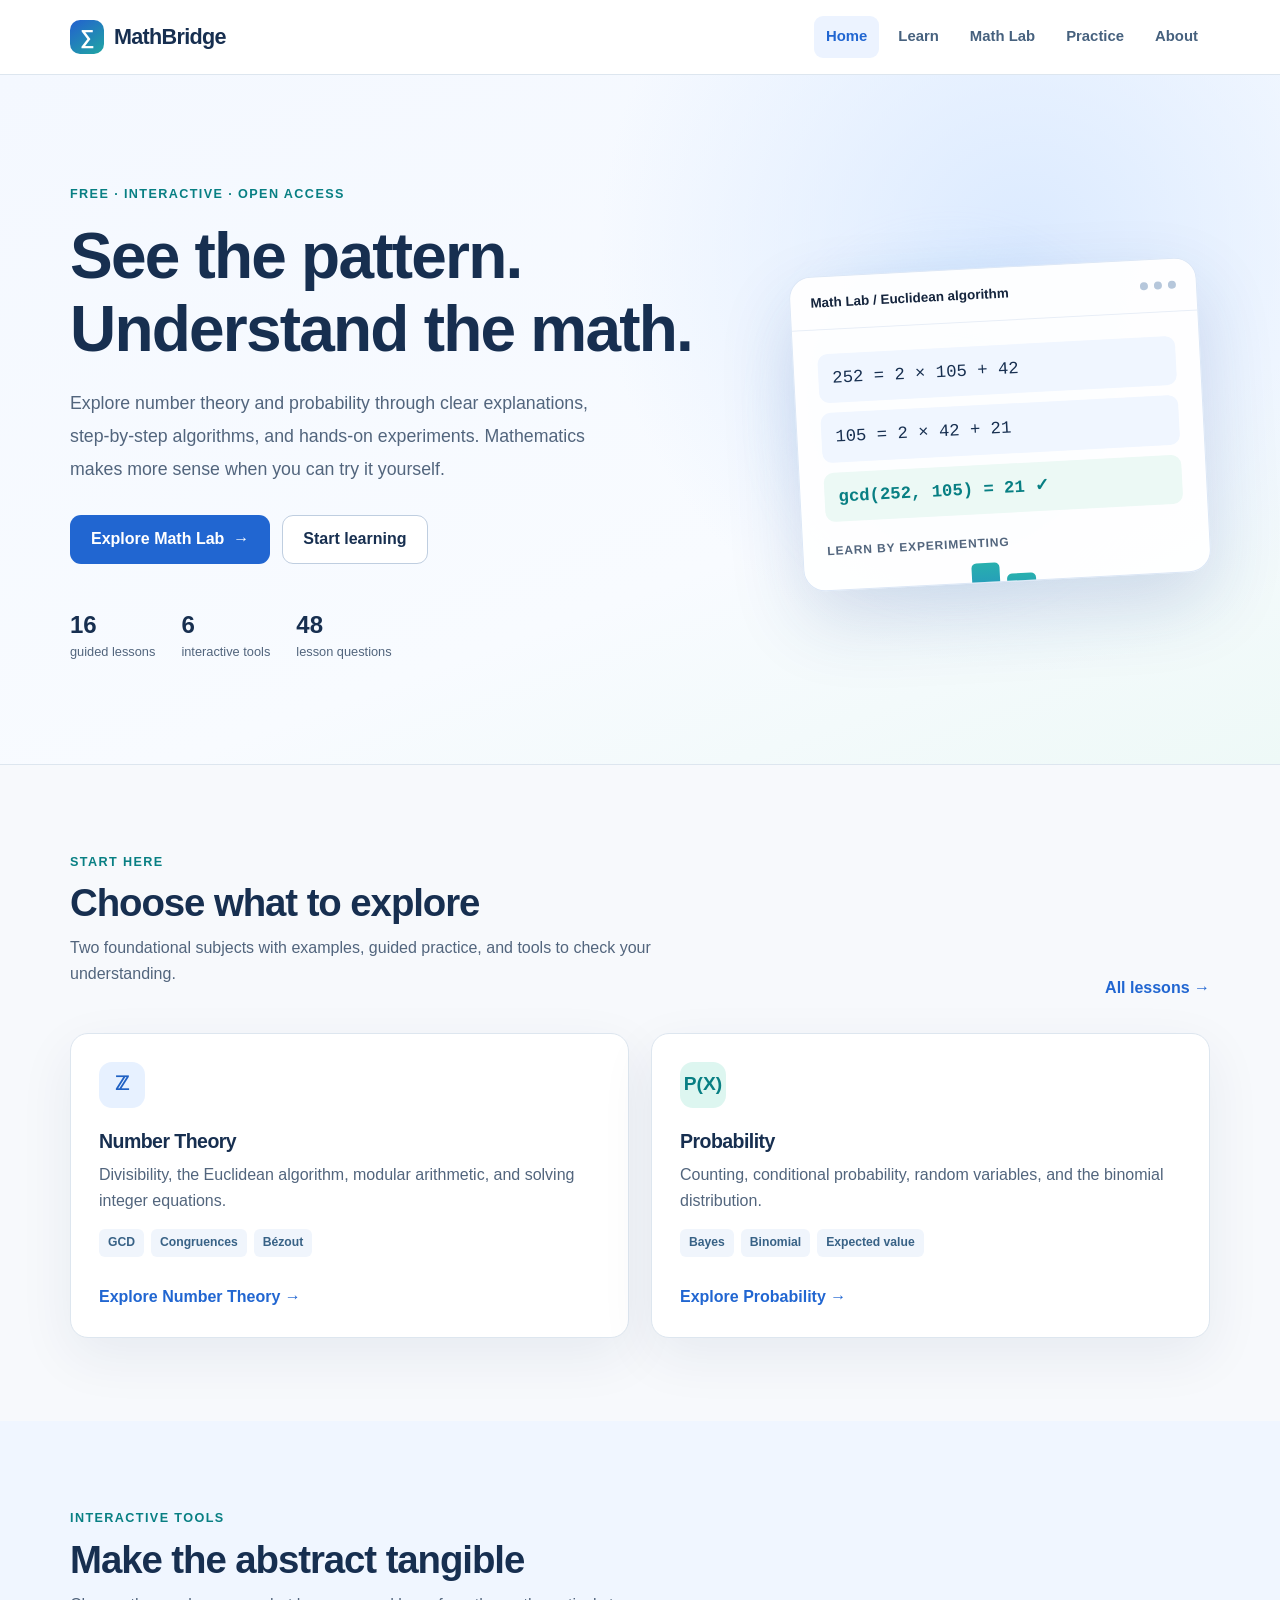
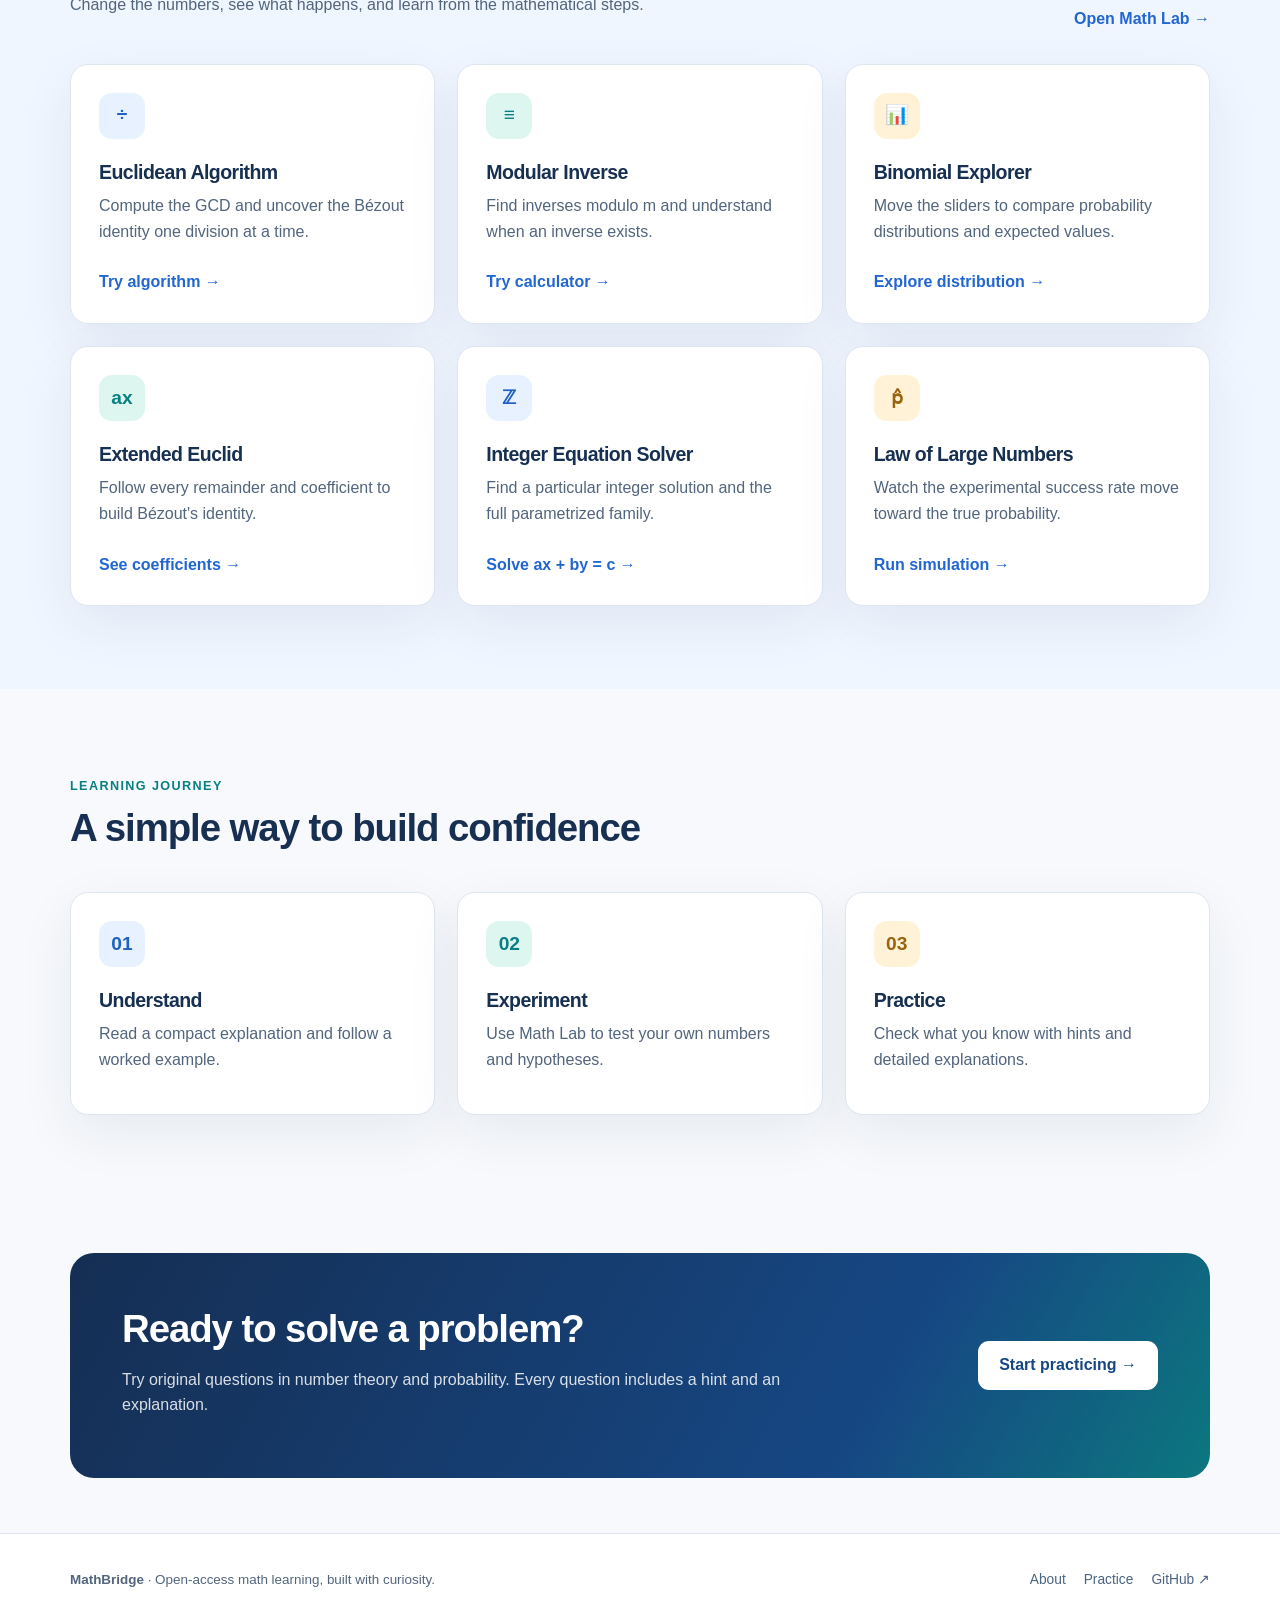
==== commit 496d1944: "Upgrade MathBridge Math Lab and Practice to 2.1" ====
--- a/index.html
+++ b/index.html
@@ -32,7 +32,7 @@
     <h1>See the pattern.<br>Understand the math.</h1>
     <p class="lead">Explore number theory and probability through clear explanations, step-by-step algorithms, and hands-on experiments. Mathematics makes more sense when you can try it yourself.</p>
     <div class="hero-actions"><a class="button" href="./math-lab.html">Explore Math Lab <span aria-hidden="true">→</span></a><a class="button button-secondary" href="./learn.html">Start learning</a></div>
-    <div class="hero-stats"><div class="stat"><strong>16</strong><span>guided lessons</span></div><div class="stat"><strong>3</strong><span>interactive tools</span></div><div class="stat"><strong>48</strong><span>lesson questions</span></div></div>
+    <div class="hero-stats"><div class="stat"><strong>16</strong><span>guided lessons</span></div><div class="stat"><strong>6</strong><span>interactive tools</span></div><div class="stat"><strong>48</strong><span>lesson questions</span></div></div>
   </div>
   <div class="math-scene" aria-label="Illustration of Euclidean algorithm steps and probability bars" role="img">
     <div class="scene-panel"><div class="scene-top"><span>Math Lab / Euclidean algorithm</span><div class="scene-dots"><i></i><i></i><i></i></div></div>
@@ -55,6 +55,9 @@
     <article class="card"><div class="feature-icon">÷</div><h3>Euclidean Algorithm</h3><p>Compute the GCD and uncover the Bézout identity one division at a time.</p><a href="./math-lab.html#euclidean" class="text-link">Try algorithm →</a></article>
     <article class="card"><div class="feature-icon teal">≡</div><h3>Modular Inverse</h3><p>Find inverses modulo m and understand when an inverse exists.</p><a href="./math-lab.html#inverse" class="text-link">Try calculator →</a></article>
     <article class="card"><div class="feature-icon gold">📊</div><h3>Binomial Explorer</h3><p>Move the sliders to compare probability distributions and expected values.</p><a href="./math-lab.html#binomial" class="text-link">Explore distribution →</a></article>
+    <article class="card"><div class="feature-icon teal">ax</div><h3>Extended Euclid</h3><p>Follow every remainder and coefficient to build Bézout's identity.</p><a href="./math-lab.html#extended" class="text-link">See coefficients →</a></article>
+    <article class="card"><div class="feature-icon">ℤ</div><h3>Integer Equation Solver</h3><p>Find a particular integer solution and the full parametrized family.</p><a href="./math-lab.html#diophantine" class="text-link">Solve ax + by = c →</a></article>
+    <article class="card"><div class="feature-icon gold">p̂</div><h3>Law of Large Numbers</h3><p>Watch the experimental success rate move toward the true probability.</p><a href="./math-lab.html#lln" class="text-link">Run simulation →</a></article>
   </div>
 </div></section>
 <section class="section"><div class="container">
--- a/css/style.css
+++ b/css/style.css
@@ -346,3 +346,64 @@
   #quiz-retry { display:block; margin:12px 0 0; }
   #quiz-retry[hidden] { display:none; }
 }
+
+
+/* MathBridge 2.1: Math Lab + Practice */
+.lab-menu { padding-top:26px; display:flex; flex-wrap:wrap; gap:9px; }
+.lab-menu a { display:inline-block; border:1px solid #d6e4f3; background:#fff; border-radius:100px; color:#295b8a; text-decoration:none; font-size:.84rem; font-weight:700; padding:8px 13px; }
+.lab-menu a:hover { background:#eaf3ff; }
+.lab-menu + .lab-stack { padding-top:28px; }
+.coefficient-table-wrap { max-width:100%; overflow-x:auto; margin-top:18px; }
+.coefficient-table { width:100%; min-width:490px; text-align:right; border-collapse:collapse; font-variant-numeric:tabular-nums; font-size:.87rem; }
+.coefficient-table caption { text-align:left; color:#516981; font-size:.83rem; padding:0 0 10px; }
+.coefficient-table td,.coefficient-table th { border-bottom:1px solid #e1eaf3; padding:10px 12px; }
+.coefficient-table th { background:#eef5fc; color:#24476f; }
+.coefficient-table td:first-child,.coefficient-table th:first-child { text-align:left; }
+.coefficient-table tbody tr:nth-child(even) { background:#f8fbff; }
+.lab-card .note { margin-top:20px; }
+.practice-workspace { padding-top:35px; }
+.practice-panel { border:1px solid var(--line); border-radius:18px; padding:clamp(20px,3vw,34px); background:#fff; box-shadow:var(--shadow); }
+.practice-panel-heading,.practice-section-title { display:flex; align-items:center; justify-content:space-between; gap:15px; flex-wrap:wrap; }
+.practice-panel-heading h2 { font-size:1.7rem; }
+.practice-controls { margin:22px 0 10px; align-items:end; }
+.practice-controls .field { flex:1 1 170px; max-width:none; }
+.practice-controls .button { margin-bottom:0; flex-shrink:0; }
+.practice-metrics { display:grid; grid-template-columns:repeat(4,minmax(0,1fr)); gap:12px; margin:26px 0 15px; }
+.practice-metric { background:#f2f7fd; border:1px solid #e0eaf5; border-radius:12px; padding:15px 17px; }
+.practice-metric span { display:block; color:#5e7085; font-size:.76rem; line-height:1.4; min-height:2.2em; }
+.practice-metric strong { display:block; color:#18355c; font-size:1.42rem; margin-top:4px; }
+.practice-progress-track { background:#e4eefa; height:10px; border-radius:100px; overflow:hidden; }
+.practice-progress-track > div { height:100%; width:0; background:linear-gradient(90deg,#2678d3,#1ba69a); border-radius:100px; transition:width .25s; }
+.practice-privacy { display:flex; justify-content:space-between; align-items:center; gap:12px; flex-wrap:wrap; margin-top:14px; color:#627992; font-size:.8rem; }
+.button-link { border:0; padding:2px 0; background:none; color:#2463aa; text-decoration:underline; font-size:.82rem; font-weight:650; }
+.practice-section-title { margin:40px 0 22px; }
+.practice-section-title h2 { margin:5px 0 0; font-size:1.65rem; }
+.question-title { font-size:1.17rem; margin:12px 0 16px; }
+.question-top { justify-content:flex-start; gap:8px; flex-wrap:wrap; }
+.question-card { scroll-margin-top:90px; }
+.question-number { color:#647993; font-weight:750; font-size:.8rem; margin-left:auto; }
+.question-card .answers { display:grid; grid-template-columns:repeat(2,minmax(0,1fr)); gap:10px; }
+.question-card .answer-option { border:1px solid #dce5ef; border-radius:11px; padding:13px; background:#fff; display:flex; gap:10px; align-items:center; cursor:pointer; }
+.question-card .answer-option:hover,.question-card .answer-option:has(input:checked) { background:#eef5ff; border-color:#92b7ed; }
+.question-card .answer-option input { flex-shrink:0; accent-color:var(--blue); }
+.question-card .answer-option.is-correct { border-color:#74c6a8; background:#e9f7f1; }
+.question-card .answer-option.is-incorrect { border-color:#eab183; background:#fff3e9; }
+.session-finish { margin:-40px 0 80px; padding:28px; background:linear-gradient(110deg,#e9f7f3,#ebf3ff); border-radius:16px; border:1px solid #cfe7ec; }
+.session-finish strong { color:#154f65; }
+.session-finish p { margin:7px 0; color:#37566d; }
+@media(max-width:900px) { .practice-metrics { grid-template-columns:repeat(2,minmax(0,1fr)); } }
+@media(max-width:600px) {
+ .lab-heading { display:block; }
+ .lab-heading .tag { display:inline-block; margin-bottom:10px; }
+ .practice-controls .field { flex-basis:100%; }
+ .practice-controls .button { width:100%; }
+ .practice-metrics { gap:8px; }
+ .practice-metric { padding:12px; }
+ .practice-metric strong { font-size:1.2rem; }
+ .question-card .answers { grid-template-columns:1fr; }
+ .question-card { padding:21px; }
+ .practice-workspace { padding-top:20px; }
+}
+/* Keep wide coefficient tables and charts inside their own horizontal scrollers on phones. */
+.lab-stack { grid-template-columns:minmax(0,1fr); }
+.lab-card { min-width:0; }
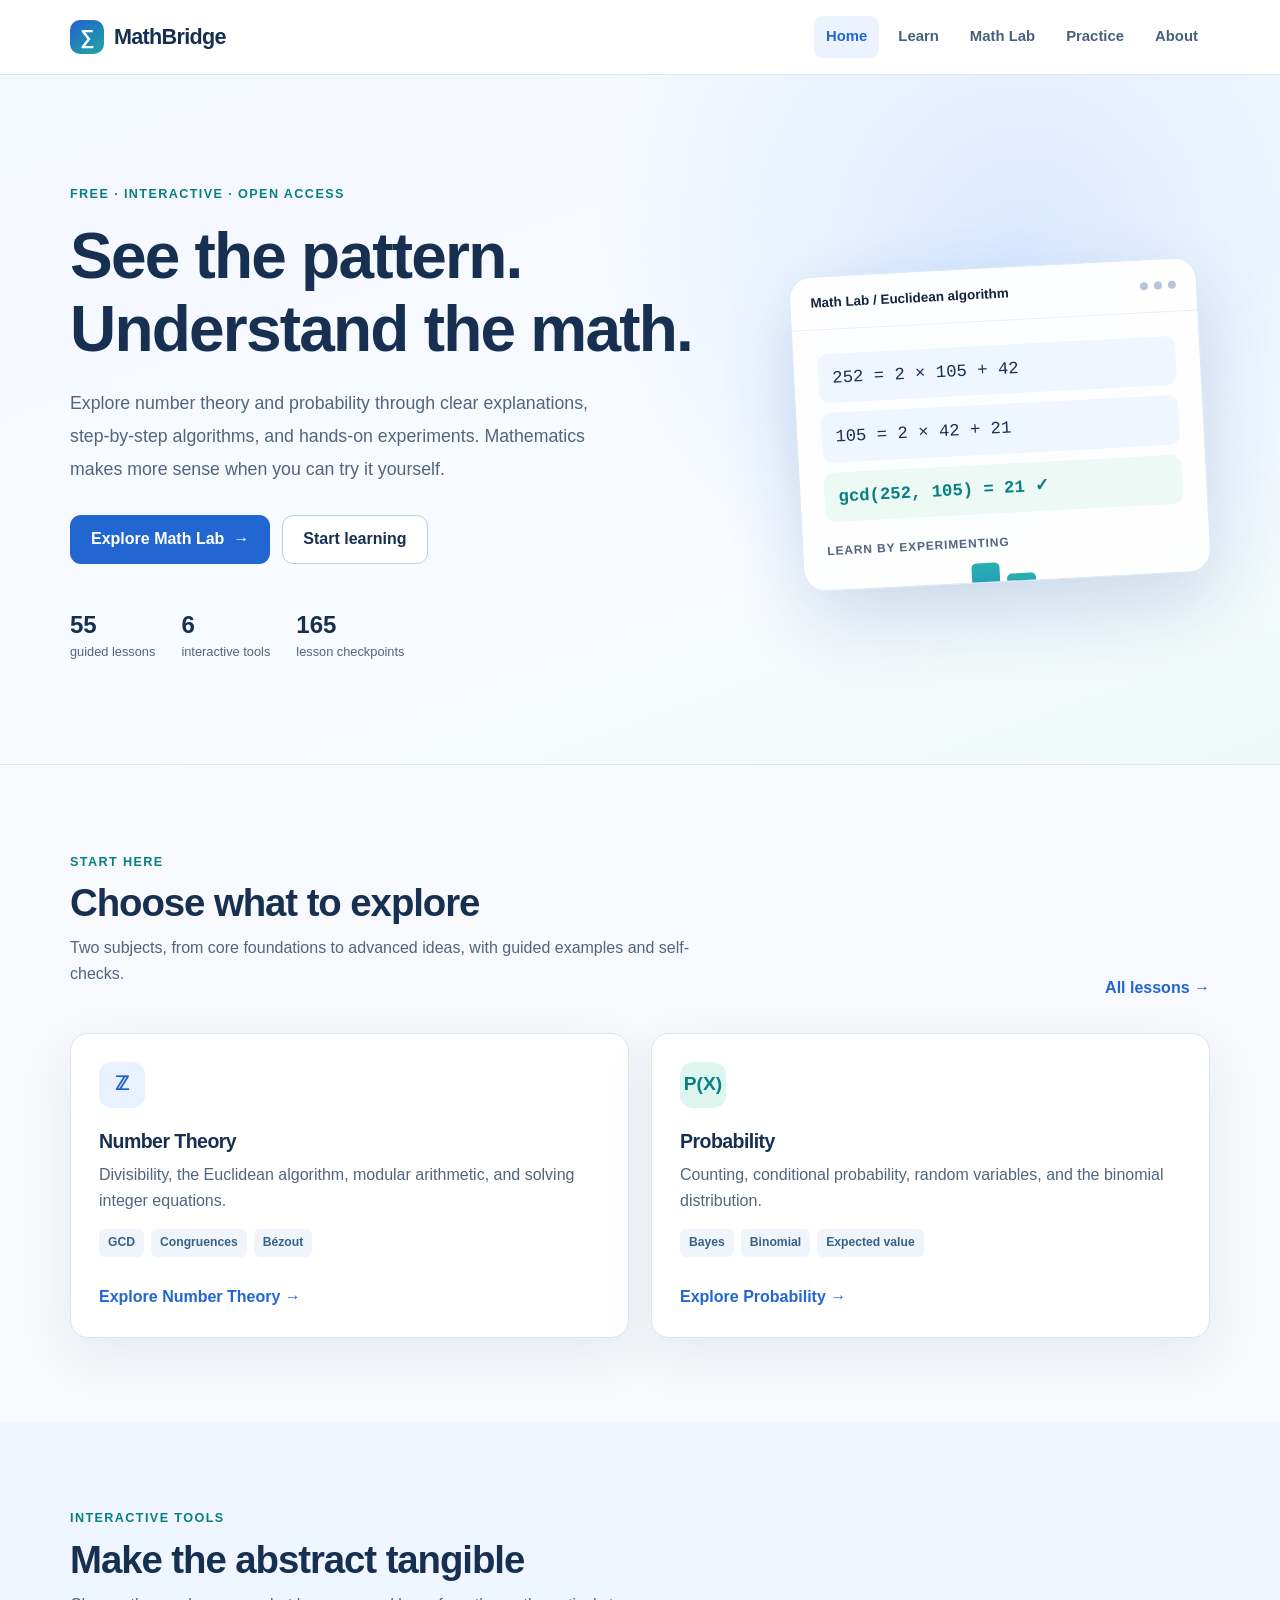
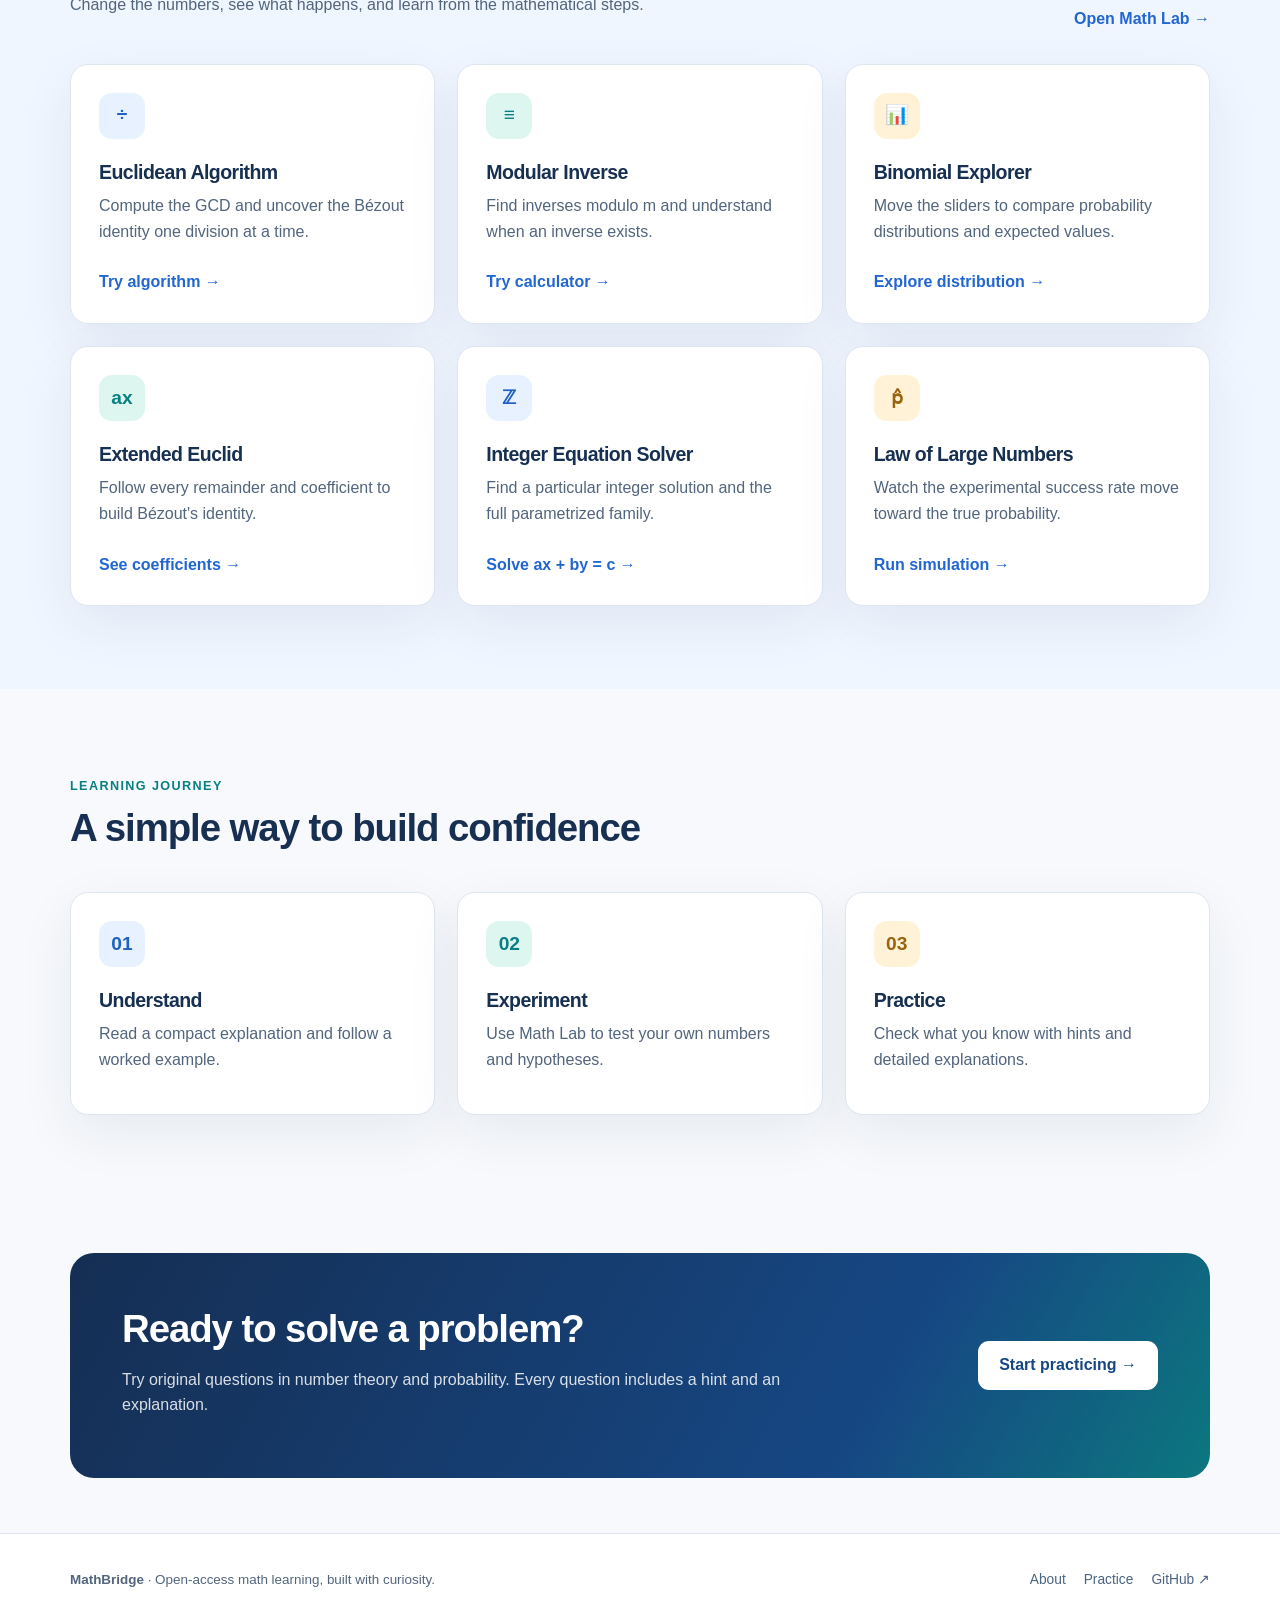
==== commit 78e13114: "Add 39 advanced Number Theory and Probability lessons" ====
--- a/index.html
+++ b/index.html
@@ -32,7 +32,7 @@
     <h1>See the pattern.<br>Understand the math.</h1>
     <p class="lead">Explore number theory and probability through clear explanations, step-by-step algorithms, and hands-on experiments. Mathematics makes more sense when you can try it yourself.</p>
     <div class="hero-actions"><a class="button" href="./math-lab.html">Explore Math Lab <span aria-hidden="true">→</span></a><a class="button button-secondary" href="./learn.html">Start learning</a></div>
-    <div class="hero-stats"><div class="stat"><strong>16</strong><span>guided lessons</span></div><div class="stat"><strong>6</strong><span>interactive tools</span></div><div class="stat"><strong>48</strong><span>lesson questions</span></div></div>
+    <div class="hero-stats"><div class="stat"><strong>55</strong><span>guided lessons</span></div><div class="stat"><strong>6</strong><span>interactive tools</span></div><div class="stat"><strong>165</strong><span>lesson checkpoints</span></div></div>
   </div>
   <div class="math-scene" aria-label="Illustration of Euclidean algorithm steps and probability bars" role="img">
     <div class="scene-panel"><div class="scene-top"><span>Math Lab / Euclidean algorithm</span><div class="scene-dots"><i></i><i></i><i></i></div></div>
@@ -43,7 +43,7 @@
   </div>
 </div></section>
 <section class="section"><div class="container">
-  <div class="section-heading"><div><span class="eyebrow">Start here</span><h2>Choose what to explore</h2><p>Two foundational subjects with examples, guided practice, and tools to check your understanding.</p></div><a href="./learn.html" class="text-link">All lessons →</a></div>
+  <div class="section-heading"><div><span class="eyebrow">Start here</span><h2>Choose what to explore</h2><p>Two subjects, from core foundations to advanced ideas, with guided examples and self-checks.</p></div><a href="./learn.html" class="text-link">All lessons →</a></div>
   <div class="grid grid-2">
     <article class="card"><div class="feature-icon">ℤ</div><h3>Number Theory</h3><p>Divisibility, the Euclidean algorithm, modular arithmetic, and solving integer equations.</p><div class="tags"><span class="tag">GCD</span><span class="tag">Congruences</span><span class="tag">Bézout</span></div><a class="text-link" href="./learn.html#number-theory">Explore Number Theory →</a></article>
     <article class="card"><div class="feature-icon teal">P(X)</div><h3>Probability</h3><p>Counting, conditional probability, random variables, and the binomial distribution.</p><div class="tags"><span class="tag">Bayes</span><span class="tag">Binomial</span><span class="tag">Expected value</span></div><a class="text-link" href="./learn.html#probability">Explore Probability →</a></article>
--- a/css/style.css
+++ b/css/style.css
@@ -407,3 +407,16 @@
 /* Keep wide coefficient tables and charts inside their own horizontal scrollers on phones. */
 .lab-stack { grid-template-columns:minmax(0,1fr); }
 .lab-card { min-width:0; }
+
+/* MathBridge 2.2: foundation/advanced curriculum filters */
+.level-toolbar{display:flex;align-items:center;gap:10px;flex-wrap:wrap;margin:0 0 24px;color:#4f6785;font-weight:600;font-size:.9rem}
+.level-toolbar span{margin-right:5px}
+.level-chip{border:1px solid #cddced;border-radius:30px;padding:9px 16px;cursor:pointer;background:white;color:#25466e;font:inherit;font-weight:700}
+.level-chip.active,.level-chip:hover{background:#dceafd;border-color:#91baf1;color:#1554a4}
+.level-chip:focus-visible{outline:3px solid #2678d6;outline-offset:2px}
+
+.curriculum-disclaimer{border-left:3px solid #73acdc;padding:10px 16px;margin:10px 0 26px;background:#f5f9fe;color:#55718d;font-size:.86rem;line-height:1.6}
+/* Keep long advanced lesson sidebars usable on tablets and phones. */
+@media (max-width: 850px) {
+  .lesson-sidebar { max-height: 340px; overflow-y: auto; overscroll-behavior: contain; }
+}
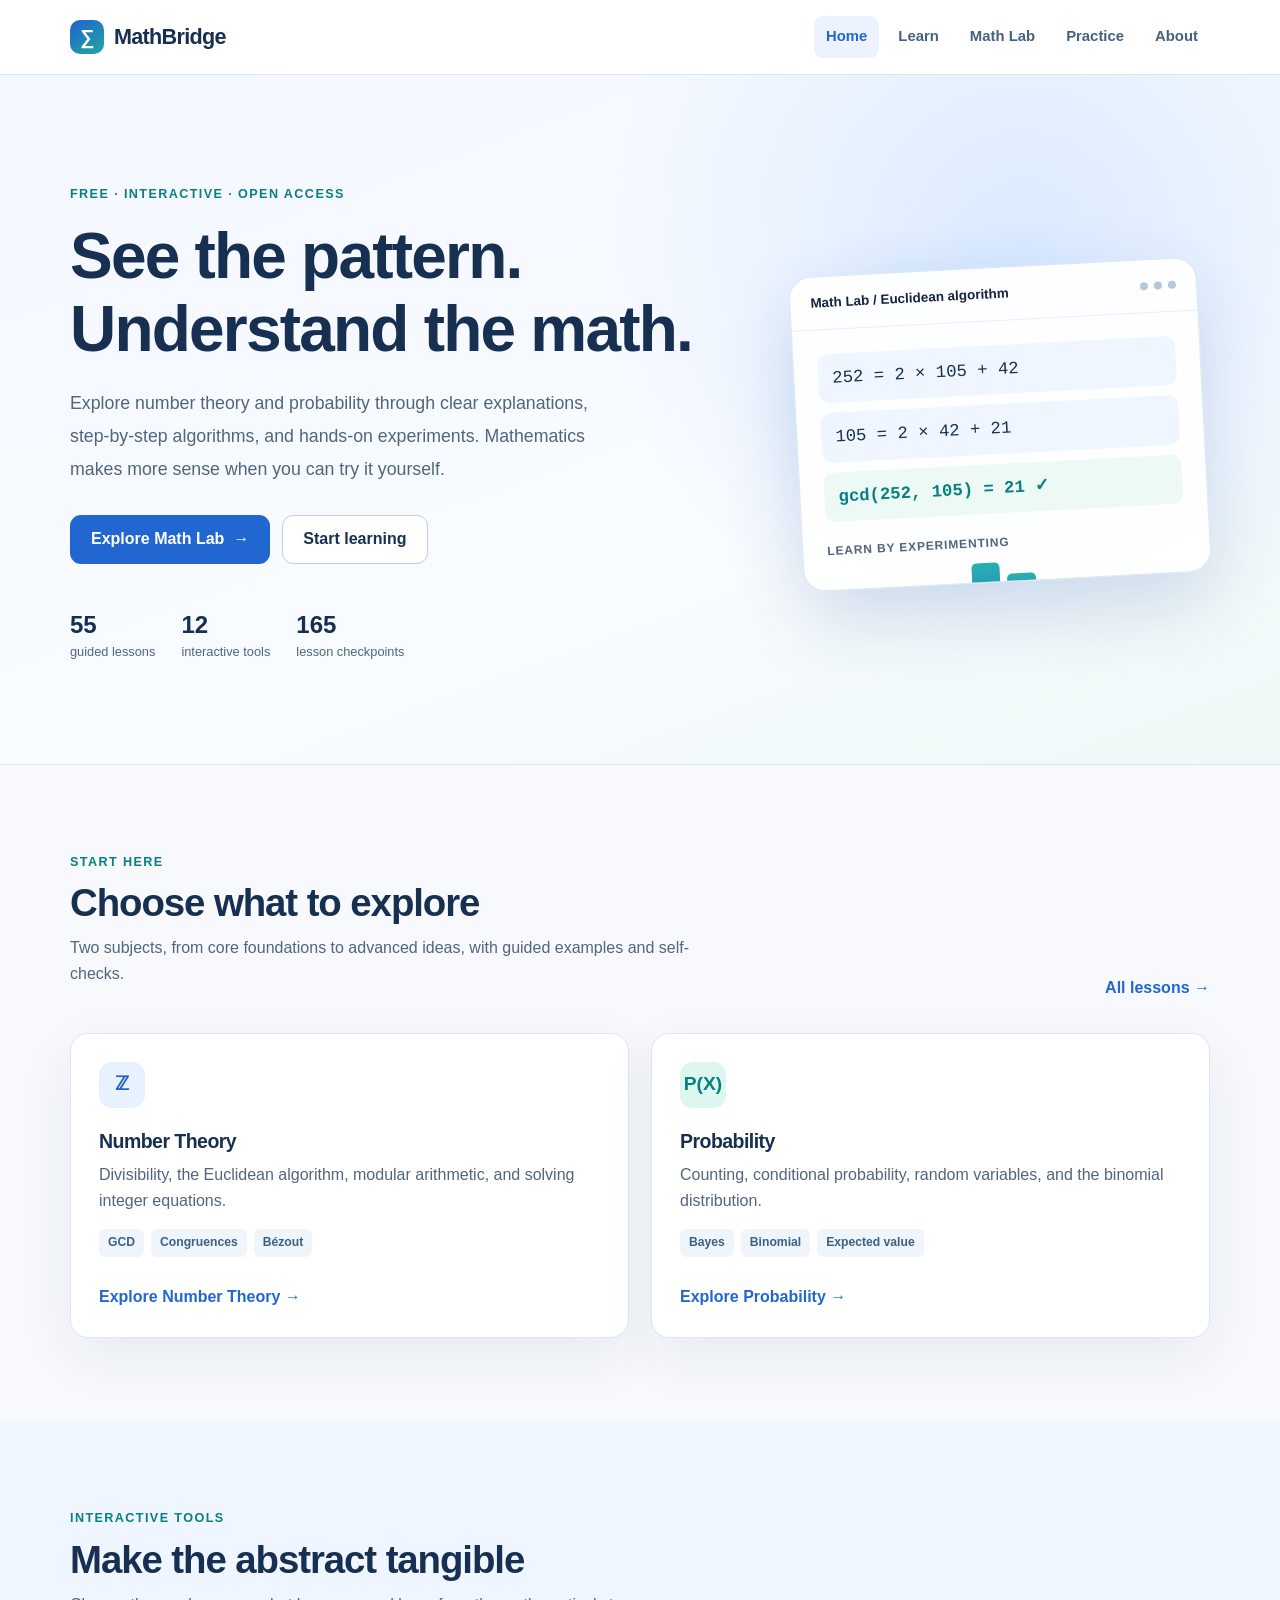
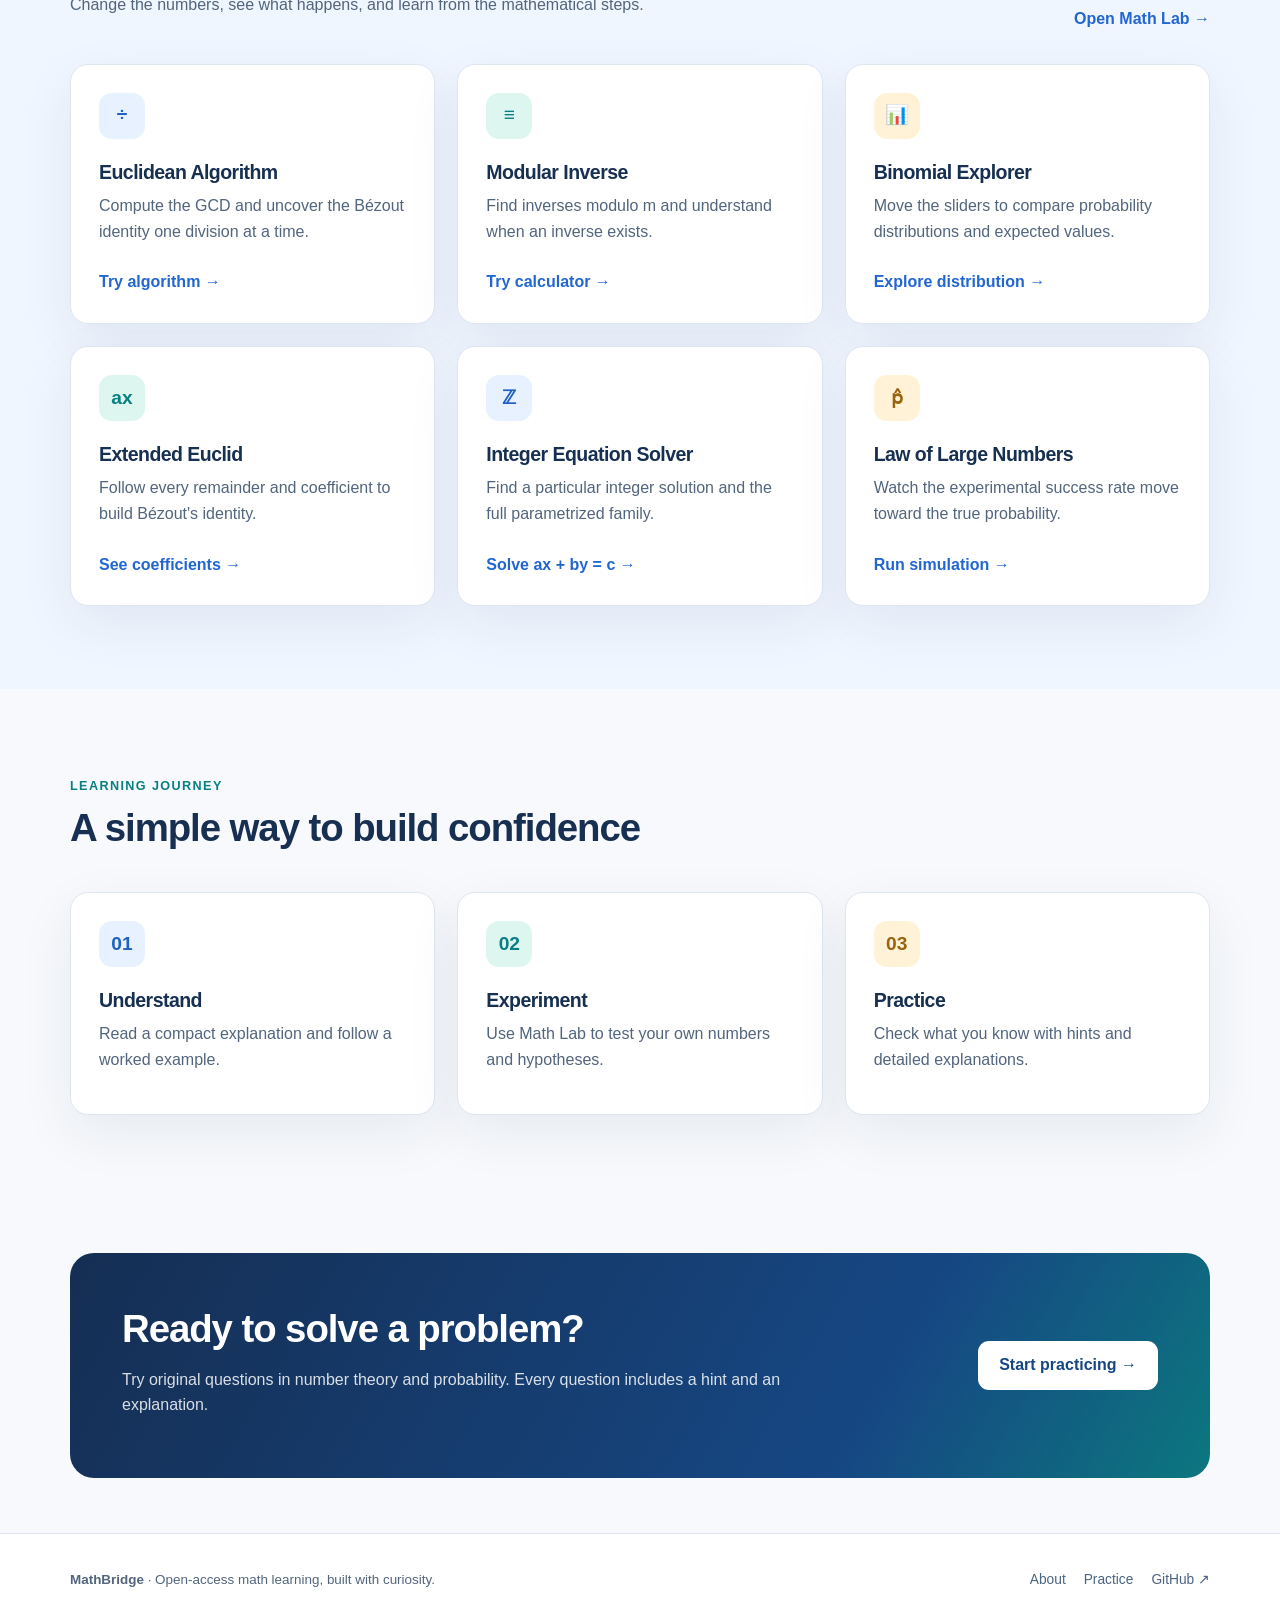
==== commit d46061ed: "Add advanced Math Lab and Practice bank (2.3)" ====
--- a/index.html
+++ b/index.html
@@ -32,7 +32,7 @@
     <h1>See the pattern.<br>Understand the math.</h1>
     <p class="lead">Explore number theory and probability through clear explanations, step-by-step algorithms, and hands-on experiments. Mathematics makes more sense when you can try it yourself.</p>
     <div class="hero-actions"><a class="button" href="./math-lab.html">Explore Math Lab <span aria-hidden="true">→</span></a><a class="button button-secondary" href="./learn.html">Start learning</a></div>
-    <div class="hero-stats"><div class="stat"><strong>55</strong><span>guided lessons</span></div><div class="stat"><strong>6</strong><span>interactive tools</span></div><div class="stat"><strong>165</strong><span>lesson checkpoints</span></div></div>
+    <div class="hero-stats"><div class="stat"><strong>55</strong><span>guided lessons</span></div><div class="stat"><strong>12</strong><span>interactive tools</span></div><div class="stat"><strong>165</strong><span>lesson checkpoints</span></div></div>
   </div>
   <div class="math-scene" aria-label="Illustration of Euclidean algorithm steps and probability bars" role="img">
     <div class="scene-panel"><div class="scene-top"><span>Math Lab / Euclidean algorithm</span><div class="scene-dots"><i></i><i></i><i></i></div></div>
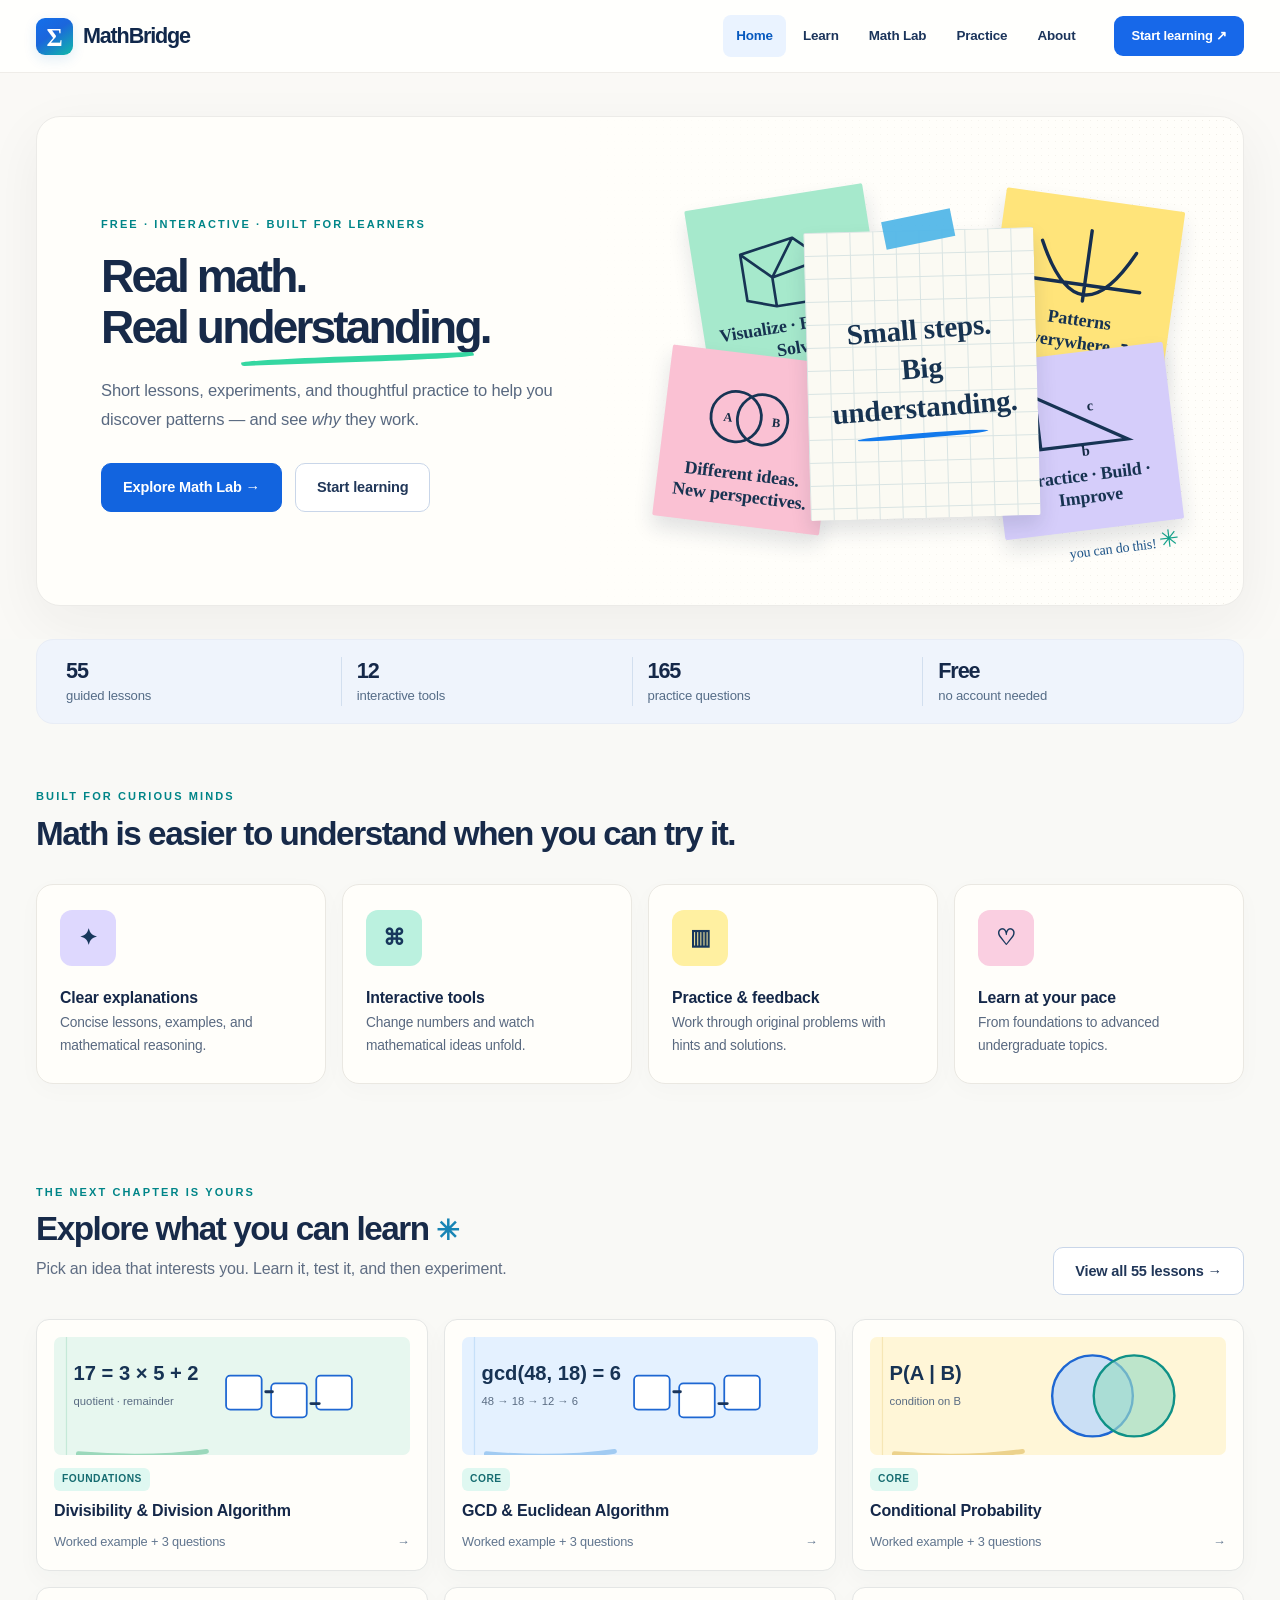
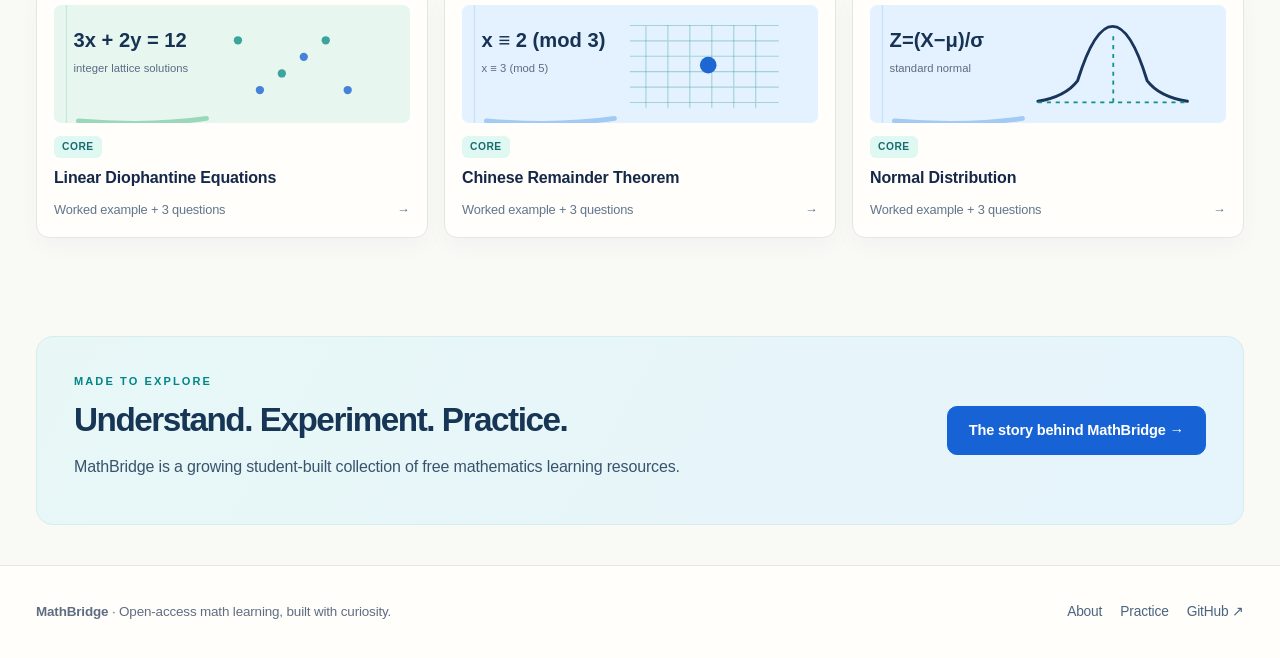
==== commit f4270561: "Redesign MathBridge with notebook-style illustrations" ====
--- a/index.html
+++ b/index.html
@@ -1,85 +1,50 @@
-    <!doctype html>
-    <html lang="en">
-    <head>
-      <meta charset="utf-8">
-      <meta name="viewport" content="width=device-width,initial-scale=1">
-      <meta name="description" content="Free, interactive lessons and mathematics tools in number theory and probability.">
-      <meta name="theme-color" content="#172f50">
-      <title>Explore Mathematics | MathBridge</title>
-      <link rel="stylesheet" href="./css/style.css">
-      <script src="./js/app.js" defer></script>
+ <!DOCTYPE html>
 
-    </head>
-    <body>
-      <a class="skip-link" href="#main">Skip to content</a>
-      <header class="site-header">
-        <div class="container nav">
-          <a class="brand" href="./index.html" aria-label="MathBridge home"><span class="brand-mark" aria-hidden="true">∑</span> MathBridge</a>
-          <button class="nav-toggle" type="button" aria-expanded="false" aria-controls="site-nav">Menu</button>
-          <nav id="site-nav" class="nav-links" aria-label="Main navigation">
-            <a href="./index.html" aria-current="page">Home</a>
+<html lang="en">
+<head>
+<meta charset="utf-8"/>
+<meta content="width=device-width,initial-scale=1" name="viewport"/>
+<meta content="Free, interactive lessons and mathematics tools in number theory and probability." name="description"/>
+<meta content="#172f50" name="theme-color"/>
+<title>Explore Mathematics | MathBridge</title>
+<link href="./css/style.css" rel="stylesheet"/>
+<script defer="" src="./js/app.js"></script>
+<link href="./assets/favicon.svg" rel="icon" type="image/svg+xml"/></head>
+<body>
+<a class="skip-link" href="#main">Skip to content</a>
+<header class="site-header">
+<div class="container nav">
+<a aria-label="MathBridge home" class="brand" href="./index.html"><span aria-hidden="true" class="brand-mark">Σ</span> MathBridge</a>
+<button aria-controls="site-nav" aria-expanded="false" class="nav-toggle" type="button">☰ Menu</button>
+<nav aria-label="Main navigation" class="nav-links" id="site-nav">
+<a aria-current="page" href="./index.html">Home</a>
 <a href="./learn.html">Learn</a>
 <a href="./math-lab.html">Math Lab</a>
 <a href="./practice.html">Practice</a>
 <a href="./about.html">About</a>
-          </nav>
-        </div>
-      </header>
-      <main id="main">
-
-<section class="hero"><div class="container hero-grid">
-  <div><span class="eyebrow">Free · Interactive · Open access</span>
-    <h1>See the pattern.<br>Understand the math.</h1>
-    <p class="lead">Explore number theory and probability through clear explanations, step-by-step algorithms, and hands-on experiments. Mathematics makes more sense when you can try it yourself.</p>
-    <div class="hero-actions"><a class="button" href="./math-lab.html">Explore Math Lab <span aria-hidden="true">→</span></a><a class="button button-secondary" href="./learn.html">Start learning</a></div>
-    <div class="hero-stats"><div class="stat"><strong>55</strong><span>guided lessons</span></div><div class="stat"><strong>12</strong><span>interactive tools</span></div><div class="stat"><strong>165</strong><span>lesson checkpoints</span></div></div>
-  </div>
-  <div class="math-scene" aria-label="Illustration of Euclidean algorithm steps and probability bars" role="img">
-    <div class="scene-panel"><div class="scene-top"><span>Math Lab / Euclidean algorithm</span><div class="scene-dots"><i></i><i></i><i></i></div></div>
-      <div class="scene-content"><div class="formula-line">252 = 2 × 105 + 42</div><div class="formula-line">105 = 2 × 42 + 21</div><div class="formula-line formula-highlight">gcd(252, 105) = 21 ✓</div>
-      <div class="scene-label">Learn by experimenting</div><div class="dots-grid" aria-hidden="true"><span style="height:15%"></span><span style="height:25%"></span><span style="height:41%"></span><span style="height:67%"></span><span style="height:98%"></span><span style="height:80%"></span><span style="height:52%"></span><span style="height:28%"></span><span style="height:12%"></span></div>
-      </div>
-    </div>
-  </div>
-</div></section>
-<section class="section"><div class="container">
-  <div class="section-heading"><div><span class="eyebrow">Start here</span><h2>Choose what to explore</h2><p>Two subjects, from core foundations to advanced ideas, with guided examples and self-checks.</p></div><a href="./learn.html" class="text-link">All lessons →</a></div>
-  <div class="grid grid-2">
-    <article class="card"><div class="feature-icon">ℤ</div><h3>Number Theory</h3><p>Divisibility, the Euclidean algorithm, modular arithmetic, and solving integer equations.</p><div class="tags"><span class="tag">GCD</span><span class="tag">Congruences</span><span class="tag">Bézout</span></div><a class="text-link" href="./learn.html#number-theory">Explore Number Theory →</a></article>
-    <article class="card"><div class="feature-icon teal">P(X)</div><h3>Probability</h3><p>Counting, conditional probability, random variables, and the binomial distribution.</p><div class="tags"><span class="tag">Bayes</span><span class="tag">Binomial</span><span class="tag">Expected value</span></div><a class="text-link" href="./learn.html#probability">Explore Probability →</a></article>
-  </div>
-</div></section>
-<section class="section" style="background:#f0f6ff"><div class="container">
-  <div class="section-heading"><div><span class="eyebrow">Interactive tools</span><h2>Make the abstract tangible</h2><p>Change the numbers, see what happens, and learn from the mathematical steps.</p></div><a href="./math-lab.html" class="text-link">Open Math Lab →</a></div>
-  <div class="grid grid-3">
-    <article class="card"><div class="feature-icon">÷</div><h3>Euclidean Algorithm</h3><p>Compute the GCD and uncover the Bézout identity one division at a time.</p><a href="./math-lab.html#euclidean" class="text-link">Try algorithm →</a></article>
-    <article class="card"><div class="feature-icon teal">≡</div><h3>Modular Inverse</h3><p>Find inverses modulo m and understand when an inverse exists.</p><a href="./math-lab.html#inverse" class="text-link">Try calculator →</a></article>
-    <article class="card"><div class="feature-icon gold">📊</div><h3>Binomial Explorer</h3><p>Move the sliders to compare probability distributions and expected values.</p><a href="./math-lab.html#binomial" class="text-link">Explore distribution →</a></article>
-    <article class="card"><div class="feature-icon teal">ax</div><h3>Extended Euclid</h3><p>Follow every remainder and coefficient to build Bézout's identity.</p><a href="./math-lab.html#extended" class="text-link">See coefficients →</a></article>
-    <article class="card"><div class="feature-icon">ℤ</div><h3>Integer Equation Solver</h3><p>Find a particular integer solution and the full parametrized family.</p><a href="./math-lab.html#diophantine" class="text-link">Solve ax + by = c →</a></article>
-    <article class="card"><div class="feature-icon gold">p̂</div><h3>Law of Large Numbers</h3><p>Watch the experimental success rate move toward the true probability.</p><a href="./math-lab.html#lln" class="text-link">Run simulation →</a></article>
-  </div>
-</div></section>
-<section class="section"><div class="container">
-  <div class="section-heading"><div><span class="eyebrow">Learning journey</span><h2>A simple way to build confidence</h2></div></div>
-  <div class="grid grid-3">
-    <div class="card"><div class="feature-icon">01</div><h3>Understand</h3><p>Read a compact explanation and follow a worked example.</p></div>
-    <div class="card"><div class="feature-icon teal">02</div><h3>Experiment</h3><p>Use Math Lab to test your own numbers and hypotheses.</p></div>
-    <div class="card"><div class="feature-icon gold">03</div><h3>Practice</h3><p>Check what you know with hints and detailed explanations.</p></div>
-  </div>
-</div></section>
-<section class="section-tight"><div class="container"><div class="cta-panel"><div><h2>Ready to solve a problem?</h2><p>Try original questions in number theory and probability. Every question includes a hint and an explanation.</p></div><a href="./practice.html" class="button">Start practicing →</a></div></div></section>
-
-      </main>
-      <footer class="site-footer">
-        <div class="container footer-inner">
-          <p><strong>MathBridge</strong> · Open-access math learning, built with curiosity.</p>
-          <div class="footer-links">
-            <a href="./about.html">About</a>
-            <a href="./practice.html">Practice</a>
-            <a href="https://github.com/yanjiahuang722/mathbridge" target="_blank" rel="noopener noreferrer">GitHub ↗</a>
-          </div>
-        </div>
-      </footer>
-    </body>
-    </html>+</nav>
+<a class="nav-start" href="./learn.html">Start learning <span aria-hidden="true">↗</span></a></div>
+</header>
+<main id="main"><section class="editorial-hero home-hero"><div class="container editorial-hero-grid"><div class="hero-copy"><span class="eyebrow">FREE · INTERACTIVE · BUILT FOR LEARNERS</span><h1>Real math.<br/><span class="underline-accent">Real understanding.</span></h1><p class="lead">Short lessons, experiments, and thoughtful practice to help you discover patterns — and see <em>why</em> they work.</p><div class="hero-actions"><a class="button" href="./math-lab.html">Explore Math Lab →</a><a class="button button-secondary" href="./learn.html">Start learning</a></div></div><div aria-label="Handmade notebook-style collage of mathematics diagrams and learning notes" class="note-collage collage-home" role="img">
+<div class="paper-note note-grid"><span class="tape"></span><span class="note-center">Small steps.<br/><strong>Big understanding.</strong></span><span class="stroke"></span></div>
+<div class="paper-note note-mint"><svg aria-hidden="true" viewbox="0 0 155 96"><path d="M30 77 L30 24 L91 14 L122 43 L122 88 L62 88 Z M30 24 L62 55 L122 43 M62 55 V88 M91 14 L62 55" fill="none" stroke="#173454" stroke-linejoin="round" stroke-width="3"></path></svg><span>Visualize · Explore · Solve</span></div>
+<div class="paper-note note-yellow"><svg aria-hidden="true" viewbox="0 0 160 95"><path d="M15 72 H145 M80 91 V8 M24 27 Q80 140 135 27" fill="none" stroke="#152e50" stroke-linecap="round" stroke-width="4"></path></svg><span>Patterns everywhere ↗</span></div>
+<div class="paper-note note-pink"><svg aria-hidden="true" viewbox="0 0 180 90"><circle cx="72" cy="45" fill="none" r="36" stroke="#173454" stroke-width="4"></circle><circle cx="110" cy="45" fill="none" r="36" stroke="#173454" stroke-width="4"></circle><text x="54" y="53">A</text><text x="124" y="53">B</text></svg><span>Different ideas.<br/>New perspectives.</span></div>
+<div class="paper-note note-purple"><svg aria-hidden="true" viewbox="0 0 170 95"><path d="M30 79 L30 14 L139 79 Z" fill="none" stroke="#173454" stroke-width="4"></path><text x="16" y="54">a</text><text x="80" y="93">b</text><text x="93" y="38">c</text></svg><span>Practice · Build · Improve</span></div>
+<div aria-hidden="true" class="collage-scribble">you can do this! <span>✳</span></div></div></div></section>
+<section class="home-stats"><div class="container stats-inline"><div><strong>55</strong><span>guided lessons</span></div><div><strong>12</strong><span>interactive tools</span></div><div><strong>165</strong><span>practice questions</span></div><div><strong>Free</strong><span>no account needed</span></div></div></section>
+<section class="section home-features"><div class="container"><div class="section-heading"><div><span class="eyebrow">Built for curious minds</span><h2>Math is easier to understand when you can try it.</h2></div></div><div class="values-row"><div class="value-tile"><span class="value-icon purple">✦</span><strong>Clear explanations</strong><p>Concise lessons, examples, and mathematical reasoning.</p></div><div class="value-tile"><span class="value-icon mint">⌘</span><strong>Interactive tools</strong><p>Change numbers and watch mathematical ideas unfold.</p></div><div class="value-tile"><span class="value-icon yellow">▥</span><strong>Practice &amp; feedback</strong><p>Work through original problems with hints and solutions.</p></div><div class="value-tile"><span class="value-icon pink">♡</span><strong>Learn at your pace</strong><p>From foundations to advanced undergraduate topics.</p></div></div></div></section>
+<section class="section home-explore"><div class="container"><div class="section-heading"><div><span class="eyebrow">The next chapter is yours</span><h2>Explore what you can learn <span class="pen-star">✳</span></h2><p>Pick an idea that interests you. Learn it, test it, and then experiment.</p></div><a class="button button-secondary" href="./learn.html">View all 55 lessons →</a></div><div class="preview-grid"><a class="preview-card" href="./lesson.html?id=nt-divisibility"><img alt="" loading="lazy" src="./assets/lesson-art/nt-divisibility.svg"/><span class="micro-label">Foundations</span><strong>Divisibility &amp; Division Algorithm</strong><span class="preview-extra">Worked example + 3 questions <span aria-hidden="true">→</span></span></a><a class="preview-card" href="./lesson.html?id=nt-gcd"><img alt="" loading="lazy" src="./assets/lesson-art/nt-gcd.svg"/><span class="micro-label">Core</span><strong>GCD &amp; Euclidean Algorithm</strong><span class="preview-extra">Worked example + 3 questions <span aria-hidden="true">→</span></span></a><a class="preview-card" href="./lesson.html?id=pr-conditional"><img alt="" loading="lazy" src="./assets/lesson-art/pr-conditional.svg"/><span class="micro-label">Core</span><strong>Conditional Probability</strong><span class="preview-extra">Worked example + 3 questions <span aria-hidden="true">→</span></span></a><a class="preview-card" href="./lesson.html?id=nt-diophantine"><img alt="" loading="lazy" src="./assets/lesson-art/nt-diophantine.svg"/><span class="micro-label">Core</span><strong>Linear Diophantine Equations</strong><span class="preview-extra">Worked example + 3 questions <span aria-hidden="true">→</span></span></a><a class="preview-card" href="./lesson.html?id=nt-crt"><img alt="" loading="lazy" src="./assets/lesson-art/nt-crt.svg"/><span class="micro-label">Core</span><strong>Chinese Remainder Theorem</strong><span class="preview-extra">Worked example + 3 questions <span aria-hidden="true">→</span></span></a><a class="preview-card" href="./lesson.html?id=pr-normal"><img alt="" loading="lazy" src="./assets/lesson-art/pr-normal.svg"/><span class="micro-label">Core</span><strong>Normal Distribution</strong><span class="preview-extra">Worked example + 3 questions <span aria-hidden="true">→</span></span></a></div></div></section>
+<section class="section-tight"><div class="container"><div class="cta-panel new-cta"><div><span class="eyebrow">Made to explore</span><h2>Understand. Experiment. Practice.</h2><p>MathBridge is a growing student-built collection of free mathematics learning resources.</p></div><a class="button" href="./about.html">The story behind MathBridge →</a></div></div></section></main>
+<footer class="site-footer">
+<div class="container footer-inner">
+<p><strong>MathBridge</strong> · Open-access math learning, built with curiosity.</p>
+<div class="footer-links">
+<a href="./about.html">About</a>
+<a href="./practice.html">Practice</a>
+<a href="https://github.com/yanjiahuang722/mathbridge" rel="noopener noreferrer" target="_blank">GitHub ↗</a>
+</div>
+</div>
+</footer>
+</body>
+</html>
--- a/css/style.css
+++ b/css/style.css
@@ -420,3 +420,143 @@
 @media (max-width: 850px) {
   .lesson-sidebar { max-height: 340px; overflow-y: auto; overscroll-behavior: contain; }
 }
+/* MathBridge Notebook Edition — visual only; all existing algorithms and storage retained. */
+:root {--ink:#152849;--navy:#152849;--blue:#135edb;--teal:#0c8988;--bg:#f8f8f5;--paper:#fffefa;--muted:#5f6d83;--line:#e6e5e0;--soft:#edf4ff;--shadow:0 12px 40px rgba(27,43,67,.052);--radius:18px;}
+html {scroll-padding-top:95px}
+body {background:#f9f9f6; color:var(--ink);font-family:Inter,ui-sans-serif,-apple-system,BlinkMacSystemFont,"Segoe UI",Arial,sans-serif;letter-spacing:-.01em}
+.container {width:min(1250px,calc(100% - 72px))}
+.site-header{background:rgba(255,255,253,.96);border-bottom:1px solid #efede9;backdrop-filter:blur(20px)}
+.nav{height:72px;gap:26px}.brand{font-size:1.35rem;letter-spacing:-.055em;color:#11284b;white-space:nowrap}
+.brand-mark{background:linear-gradient(145deg,#1370eb 0%,#1b66dc 43%,#10baa9 100%);border-radius:9px;width:37px;height:37px;font-family:Georgia,serif;font-size:1.55rem;box-shadow:0 4px 13px #1870ca22;letter-spacing:0}
+.nav-links{gap:4px; margin-left:auto}.nav-links a{color:#1b345b;font-size:.84rem;padding:10px 13px;border-radius:8px;font-weight:650}
+.nav-links a:hover,.nav-links a[aria-current="page"]{background:#eaf3ff;color:#0759bf}
+.nav-start{background:#1768e9;color:white;text-decoration:none;padding:10px 17px;border-radius:9px;font-size:.81rem;font-weight:750;white-space:nowrap}
+.nav-start:hover{background:#0b4fb8;color:#fff}
+.eyebrow{color:#008588;letter-spacing:.19em;font-size:.69rem;font-weight:850}
+h1,h2,h3,h4 {color:#172a49;letter-spacing:-.044em;line-height:1.16}
+h1{font-size:clamp(2.9rem,5vw,4.6rem)} h2{font-size:clamp(1.7rem,2.6vw,2.6rem)}
+p,.lead{color:#596980}.lead{font-size:1.07rem;line-height:1.75}
+.button{background:#1264df;border:1px solid #1264df;border-radius:10px;font-size:.91rem;font-weight:750;box-shadow:none;padding:13px 21px;min-height:47px}
+.button:hover{background:#0f4eb6;border-color:#0f4eb6}
+.button-secondary{color:#213759;background:#fff;border-color:#c9d6e9}
+.button-secondary:hover{color:#123b81;background:#edf4ff;border-color:#b6cde9}
+.underline-accent{position:relative;display:inline;white-space:normal}
+.underline-accent:after{content:"";position:absolute;left:36%;bottom:-9px;width:60%;height:6px;background:#35d7a1;transform:rotate(-2deg);border-radius:80% 6px 80% 6px}
+/* The note collage is real HTML+SVG; all math elements remain sharp at any size. */
+.editorial-hero{padding:43px 0 33px;background:#faf9f6;overflow:hidden}
+.editorial-hero-grid{border:1px solid #ecebe8;box-shadow:0 18px 57px rgba(35,39,41,.055);background:#fffefa;border-radius:24px;padding:64px clamp(30px,5vw,70px);min-height:490px;display:grid;grid-template-columns:minmax(0,1fr) minmax(410px,1fr);gap:20px;align-items:center;position:relative}
+.editorial-hero-grid:before{content:"";position:absolute;inset:0;pointer-events:none;border-radius:24px;opacity:.28;background-image:radial-gradient(#c8c2b3 .48px,transparent .48px);background-size:7px 7px;mask-image:linear-gradient(90deg,transparent 43%,#000)}
+.hero-copy{position:relative;z-index:2;min-width:0}.hero-copy h1{margin:15px 0 25px;font-size:clamp(2.8rem,4.45vw,4.35rem);line-height:1.1;letter-spacing:-.062em}
+.hero-copy .lead{max-width:485px;font-size:1.035rem;margin:0}
+.hero-copy .hero-actions{display:flex;flex-wrap:wrap;gap:13px;margin-top:28px}
+.note-collage{height:330px;position:relative;isolation:isolate;margin:0 5px 0 12px}
+.paper-note{position:absolute;display:flex;align-items:center;justify-content:center;flex-direction:column;box-shadow:0 11px 20px #152a4821;color:#173351;text-align:center;border-radius:2px;padding:14px;transition:transform .25s ease}
+.note-collage .paper-note:hover{transform:translateY(-4px) rotate(0deg)}
+.paper-note>span:not(.tape):not(.stroke){font-family:"Comic Sans MS","Bradley Hand",cursive;font-size:18px;line-height:1.23;font-weight:600}
+.note-grid{inset:29px 114px 1px 134px;z-index:2;transform:rotate(-1.5deg);background:#fbfaf3;background-image:linear-gradient(#d9e4e3 1px,transparent 1px),linear-gradient(90deg,#d9e4e3 1px,transparent 1px);background-size:23px 23px}
+.note-grid .note-center{font-family:"Comic Sans MS","Bradley Hand",cursive!important;font-size:29px!important;line-height:1.35!important;transform:rotate(-3deg)}
+.note-grid .note-center strong{font-weight:850}.note-grid .stroke{width:65%;height:5px;background:#137aec;border-radius:100%;transform:rotate(-3deg);margin-top:5px}
+.note-grid .tape{position:absolute;top:-15px;width:70px;height:28px;background:#54b8e8;opacity:.95;transform:rotate(-10deg)}
+.note-mint{background:#a6e9cc;width:180px;height:191px;left:7%;top:0;transform:rotate(-9deg);z-index:3}
+.note-yellow{background:#ffe47a;width:180px;height:175px;top:3px;right:0;transform:rotate(8deg);z-index:3}
+.note-pink{background:#fac1d3;width:168px;height:172px;bottom:0;left:0;transform:rotate(7deg);z-index:4}
+.note-purple{background:#d5cdfa;width:180px;height:178px;bottom:-4px;right:0;transform:rotate(-7deg);z-index:4}
+.paper-note svg{width:90%;height:90px;overflow:visible;flex:0 0 auto}.paper-note svg text{fill:#152b45;font-size:18px;font-weight:600;font-family:Georgia,serif}
+.paper-note.note-mint span,.paper-note.note-yellow span,.paper-note.note-pink span,.paper-note.note-purple span{font-size:15px}
+.collage-scribble{position:absolute;right:-5px;bottom:-37px;color:#1c5489;font-family:"Comic Sans MS","Bradley Hand",cursive;font-size:14px;transform:rotate(-7deg)}.collage-scribble span{color:#14a58c;font-size:24px}
+.home-stats{padding:0 0 36px}.stats-inline{display:flex;flex-wrap:wrap;justify-content:space-between;background:#eff4fc;border:1px solid #e8edf6;border-radius:17px;padding:17px 29px;gap:15px}
+.stats-inline>div{flex:1 1 145px;border-right:1px solid #d2dfef}.stats-inline>div:last-child{border:0}.stats-inline strong{display:block;font-size:1.35rem;letter-spacing:-.05em;line-height:1.3}.stats-inline span{display:block;font-size:.82rem;color:#556c87}
+.section{padding:58px 0}.section-tight{padding:40px 0}.section-heading{margin-bottom:24px;align-items:end}.section-heading h2{margin:7px 0}.section-heading p{max-width:650px}
+.home-features{padding-top:22px}.values-row{display:grid;grid-template-columns:repeat(4,minmax(0,1fr));gap:16px}
+.value-tile{padding:25px 23px;border-radius:17px;border:1px solid #eae8e2;background:#fffefa;min-width:0;box-shadow:0 6px 24px #25345106}
+.value-icon{display:grid;place-items:center;width:56px;height:56px;font-weight:900;font-size:1.4rem;border-radius:12px;margin-bottom:19px;color:#17375c}.value-icon.purple{background:#ded8fe}.value-icon.mint{background:#bbf1df}.value-icon.yellow{background:#fff0a1}.value-icon.pink{background:#facfe1}
+.value-tile strong{font-size:.99rem}.value-tile p{font-size:.86rem;line-height:1.7;margin-bottom:0}
+.home-explore{padding-top:36px}
+.preview-grid{display:grid;grid-template-columns:repeat(3,minmax(0,1fr));gap:16px}
+.preview-card{background:#fffefa;border:1px solid #e4e6e5;border-radius:13px;display:flex;flex-direction:column;text-decoration:none;color:var(--ink);padding:17px;min-height:233px;box-shadow:0 9px 23px #28364908;transition:transform .2s,border-color .2s}
+.preview-card:hover{transform:translateY(-4px);border-color:#85b2e9;color:var(--ink)}
+.preview-card>img{width:100%;height:118px;object-fit:cover;display:block;border-radius:7px;margin-bottom:13px}
+.micro-label{display:inline-flex;align-self:flex-start;color:#166c71;background:#dff8f1;font-size:.64rem;font-weight:850;border-radius:6px;letter-spacing:.05em;text-transform:uppercase;padding:3px 8px;margin-bottom:10px}
+.preview-card strong{font-size:1rem;line-height:1.28}.preview-extra{font-size:.8rem;color:#60758e;display:flex;justify-content:space-between;margin-top:auto;padding-top:11px}
+.pen-star{color:#1885b5;font-size:.83em}.new-cta{border-radius:17px;background:linear-gradient(120deg,#e8f7f6,#e6f4fc);border:1px solid #d5eeec;padding:30px 37px}.new-cta h2,.new-cta p{color:#173554}.new-cta h2{margin-top:8px}.new-cta .button{background:#1763d6;color:#fff}
+/* Catalog and all 55 lesson illustrations */
+.catalog-section{padding-top:35px}.catalog-topline{align-items:center}.catalog-topline h2{font-size:1.85rem}.learning-progress{border-radius:14px}
+.catalog-toolbar{flex-direction:row-reverse;flex-wrap:wrap-reverse;margin:25px 0 12px}.catalog-filters{gap:9px}.catalog-search{max-width:410px}
+.level-toolbar{margin-bottom:30px}.level-chip,.filter-chip{background:#fffefa;border-radius:25px;padding:10px 16px;border:1px solid #e0e4e8}.level-chip.active,.filter-chip.active{background:#1b60cd;color:white;border-color:#1b60cd}.level-toolbar span{font-size:.83rem}
+.course-section-header{margin-bottom:15px}.course-section-header h3{font-size:1.6rem}
+.lesson-grid{grid-template-columns:repeat(3,minmax(0,1fr));gap:17px}
+.lesson-card{padding:17px;border-color:#e4e7e6;border-radius:13px;min-height:335px;box-shadow:0 10px 22px #28364908;background:#fffefa}
+.lesson-card-top{order:0}.lesson-illustration{order:1;margin:14px 0 2px;padding:0;width:100%;height:145px;overflow:hidden;border-radius:7px;background:#edf5fa}
+.lesson-illustration img{width:100%;height:100%;object-fit:cover;display:block;transition:transform .25s}.lesson-card:hover .lesson-illustration img{transform:scale(1.045)}
+.lesson-card h4{order:2;font-size:1.04rem;letter-spacing:-.025em;margin:15px 0 7px}.lesson-card p{order:3;font-size:.82rem;line-height:1.55;margin-bottom:14px}
+.lesson-card-footer{order:4;border-color:#eeeef0;padding-top:11px;font-size:.7rem}.lesson-subject-label{background:#e3f7ed;color:#176e65}.lesson-status.completed{color:#168767}
+.lesson-card .lesson-card-footer span:last-child{color:#1061cb}
+/* Make actual lesson reader feel like the same notebook edition. */
+.lesson-banner,.page-hero{background:#faf9f6;border-bottom:0}.lesson-banner{padding:33px 0 15px}.lesson-banner>.container{border-radius:17px;background:#fffefa;border:1px solid #eee8e0;padding:35px 42px}
+.lesson-banner-symbol{width:180px;height:125px;flex:0 0 180px;transform:rotate(4deg);background:transparent;border:0;overflow:hidden;border-radius:8px;padding:0;box-shadow:0 9px 24px #1e41621e}
+.lesson-banner-symbol img{width:100%;height:100%;object-fit:cover;display:block}
+.lesson-banner-row h1{font-size:clamp(2rem,3.4vw,3.4rem)}
+.lesson-section,.lesson-sidebar{background:#fffefa;border-color:#ece8e2;box-shadow:0 8px 24px #23324108}
+.lesson-section{border-radius:15px}.lesson-label{color:#008f89}.math-block{background:#f5f8ff}
+/* Math Lab: functional jump gallery before the 12 existing tools */
+.lab-explore-heading{margin-top:38px;margin-bottom:15px}.lab-explore-heading h2{font-size:2rem}.lab-explore-heading p{margin:0}
+.tool-gallery{display:grid;grid-template-columns:repeat(4,minmax(0,1fr));gap:15px}
+.tool-gallery-card{min-width:0;display:flex;flex-direction:column;text-decoration:none;color:#152849;border-radius:13px;border:1px solid #e4e6e4;background:#fffefa;padding:15px 15px 16px;transition:transform .18s,border-color .18s}
+.tool-gallery-card:hover{border-color:#78afea;transform:translateY(-3px);color:#142e4e}.tool-gallery-card img{width:100%;height:100px;object-fit:cover;border-radius:7px;display:block;margin-bottom:13px}
+.tool-gallery-card strong{font-size:.98rem;line-height:1.25}.tool-gallery-card p{font-size:.78rem;line-height:1.5;margin:9px 0 16px;min-height:48px;color:#5f7087}
+.tool-gallery-link{font-size:.82rem;color:#0b62ca;font-weight:750;margin-top:auto}
+.lab-menu{padding-top:28px;scroll-margin-top:100px}.lab-menu a{font-size:.8rem;border-radius:24px;background:#fffefa;border:1px solid #e0e5e9}
+.lab-menu + .lab-stack {padding-top:23px}.lab-card{border-color:#e7e6e1;border-radius:17px;background:#fffefa;box-shadow:0 6px 26px #202b3808}
+.lab-card .tag{background:#e8f5ef;color:#127e71}.result{background:#f1f7ff}
+/* Practice keeps existing controls and localStorage; visual restyle only */
+.practice-workspace{padding-top:15px}.practice-panel,.question-card{background:#fffefa;border-color:#ebe9e4;border-radius:17px;box-shadow:0 8px 25px #202d3c09}
+.practice-panel-heading h2{margin:4px 0}.practice-controls{padding:19px;border:1px solid #dfeaf8;background:#f0f6ff;border-radius:14px}
+.practice-metric{background:#f7f9ff;border-color:#e4e8ee}.practice-progress-track{height:9px;background:#e6e8eb}
+.question-card{border-radius:15px}.question-card .answers{gap:10px}.answer-option{background:#fff!important}.question-card .answer-option:has(input:checked){background:#edf5ff!important}
+.question-card .answer-option.is-correct{background:#e3f8ea!important}.question-card .answer-option.is-incorrect{background:#fff2e8!important}
+/* About / story / values */
+.story-grid{display:grid;grid-template-columns:1.3fr .7fr;gap:30px;align-items:center}.story-grid p{max-width:700px;line-height:1.9}
+.story-note{padding:25px 32px;background:#e7f4ef;border:1px solid #cfe8df;transform:rotate(2deg);box-shadow:0 16px 30px #213b3910;border-radius:6px}
+.story-note>span{font-size:.7rem;letter-spacing:.18em;font-weight:900;color:#0e796e}.story-note p{font-size:1.85rem;color:#183456;font-family:"Comic Sans MS","Bradley Hand",cursive;line-height:1.55;margin:18px 0}
+.story-note svg{width:100%;height:auto}.three-values{grid-template-columns:repeat(3,1fr)}.our-values{background:#f3f6f6}
+.about-preview .preview-card{min-height:230px}
+/* Footer */
+.site-footer{background:#fffefa;border-top:1px solid #ece7dd}.footer-inner{gap:20px}
+/* No account system exists, so do not show mockup-only sign-in controls. */
+@media(max-width:1100px){
+ .editorial-hero-grid{grid-template-columns:1fr minmax(350px,.9fr);padding:43px 35px}.note-collage{transform:scale(.86);transform-origin:center}.tool-gallery{grid-template-columns:repeat(3,1fr)}.nav-start{display:none}
+}
+@media(max-width:820px){
+ .container{width:min(100% - 36px,680px)}.editorial-hero{padding-top:18px}.editorial-hero-grid{display:block;padding:42px 27px 32px}.hero-copy h1{font-size:clamp(2.8rem,7vw,4.2rem)}.note-collage{max-width:580px;margin:40px auto 0;transform:none}
+ .values-row{grid-template-columns:repeat(2,1fr)}.preview-grid{grid-template-columns:repeat(2,1fr)}.lesson-grid{grid-template-columns:repeat(2,minmax(0,1fr))}.tool-gallery{grid-template-columns:repeat(2,minmax(0,1fr))}
+ .story-grid{grid-template-columns:1fr}.catalog-toolbar{flex-direction:column;align-items:stretch}.catalog-search{max-width:none}.catalog-filters{width:100%}.lesson-banner-symbol{display:none}.new-cta{display:block}.new-cta .button{margin-top:15px;display:inline-block}
+}
+@media(max-width:600px){
+ .container{width:calc(100% - 28px)}.nav{height:65px;gap:8px}.brand{font-size:1.17rem}.brand-mark{width:32px;height:32px;font-size:1.3rem}
+ .editorial-hero-grid{padding:28px 20px 15px;border-radius:14px}.hero-copy h1{font-size:clamp(2.48rem,10vw,3.5rem)}.hero-copy .lead{font-size:.93rem}.note-collage{height:252px;margin:20px auto 0;transform:scale(.76);transform-origin:top center;margin-bottom:-60px;width:500px;left:50%;translate:-50% 0}.collage-scribble{display:none}
+ .values-row,.preview-grid,.lesson-grid,.tool-gallery,.three-values{grid-template-columns:1fr}.stats-inline{gap:9px;padding:13px 17px}.stats-inline>div{flex:1 1 38%;padding:8px 4px}.stats-inline>div:nth-child(2){border:0}.home-stats{padding-bottom:14px}.section{padding:42px 0}
+ .lesson-illustration{height:170px}.lesson-card{min-height:310px}.section-heading{align-items:start;flex-direction:column}.section-heading .button{width:auto}.catalog-topline{display:block}.catalog-topline .learning-progress{margin-top:22px}
+ .practice-controls{padding:12px}.practice-panel{padding:19px}.course-section-header{display:block}.story-note{max-width:400px}
+ .lab-explore-heading{margin-top:12px}.lab-card{padding:21px}.value-tile{padding:20px}
+}
+@media(prefers-reduced-motion:reduce){.paper-note,.preview-card,.lesson-illustration img,.tool-gallery-card{transition:none}}
+/* Notebook edition finishing refinements */
+.hero-copy h1{font-size:clamp(2.75rem,3.9vw,3.7rem)}
+.home-hero .hero-copy h1{font-size:clamp(2.72rem,3.6vw,3.45rem)}
+.note-grid{z-index:6}
+.paper-note>span:not(.tape):not(.stroke),.note-grid .note-center,.collage-scribble,.story-note p{font-family:"Comic Neue","Comic Sans MS",cursive!important}
+@media(max-width:600px){
+ .home-hero .hero-copy h1,.hero-copy h1{font-size:clamp(2.4rem,9vw,3.1rem)}
+ .note-collage{width:min(100%,335px);height:255px;max-width:335px;left:auto;translate:none;transform:none;overflow:visible;margin:29px auto 4px}
+ .note-grid{inset:19px 73px 17px 70px;z-index:6;transform:rotate(-2deg)}
+ .note-grid .note-center{font-size:20px!important;line-height:1.23!important}
+ .note-mint{width:112px;height:126px;left:3%;top:0;transform:rotate(-7deg)}
+ .note-yellow{width:119px;height:113px;right:0;top:0;transform:rotate(7deg)}
+ .note-pink{width:118px;height:116px;left:0;bottom:7px;transform:rotate(5deg)}
+ .note-purple{width:122px;height:116px;right:0;bottom:5px;transform:rotate(-6deg)}
+ .paper-note{padding:7px}
+ .paper-note svg{height:57px;width:90%;flex-basis:57px}
+ .paper-note.note-mint span,.paper-note.note-yellow span,.paper-note.note-pink span,.paper-note.note-purple span{font-size:10px!important;line-height:1.15}
+ .collage-scribble{display:none}
+}
+@media(min-width:601px){.note-grid{inset:34px 137px 8px 145px}}
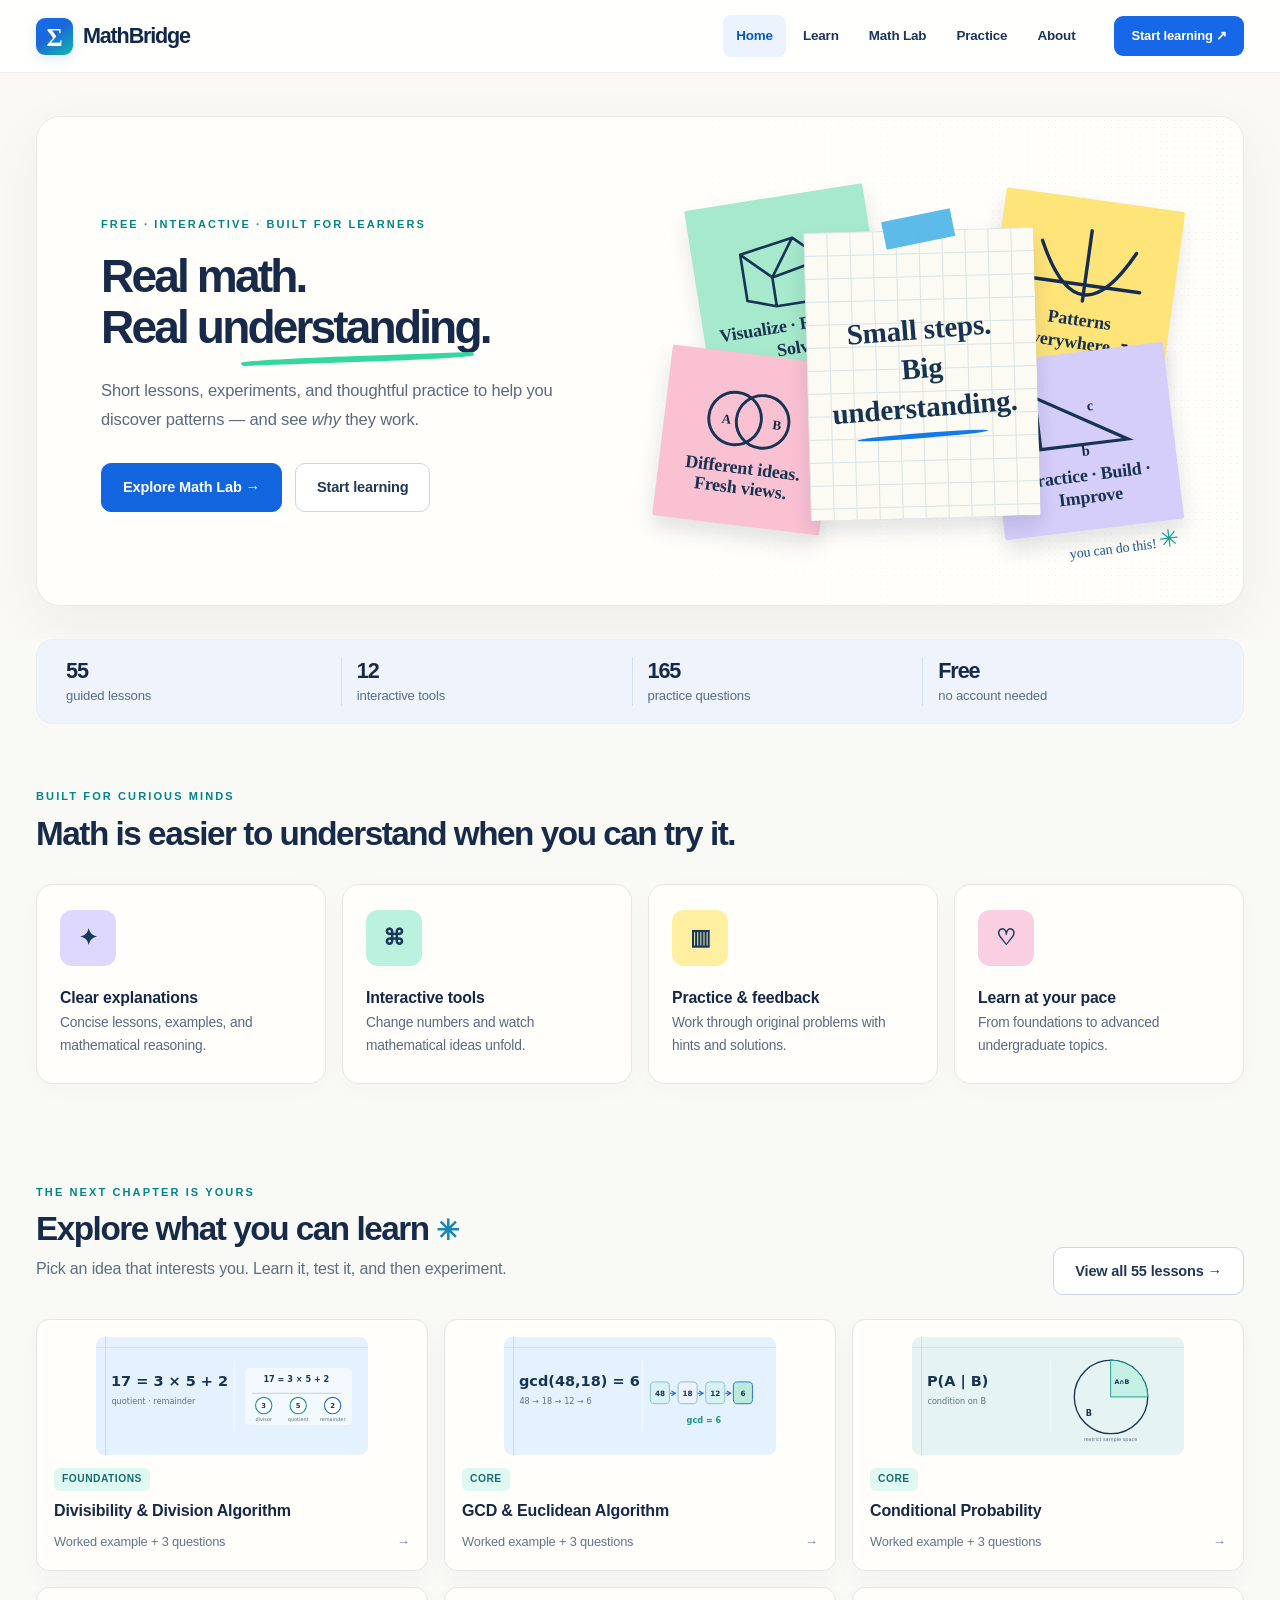
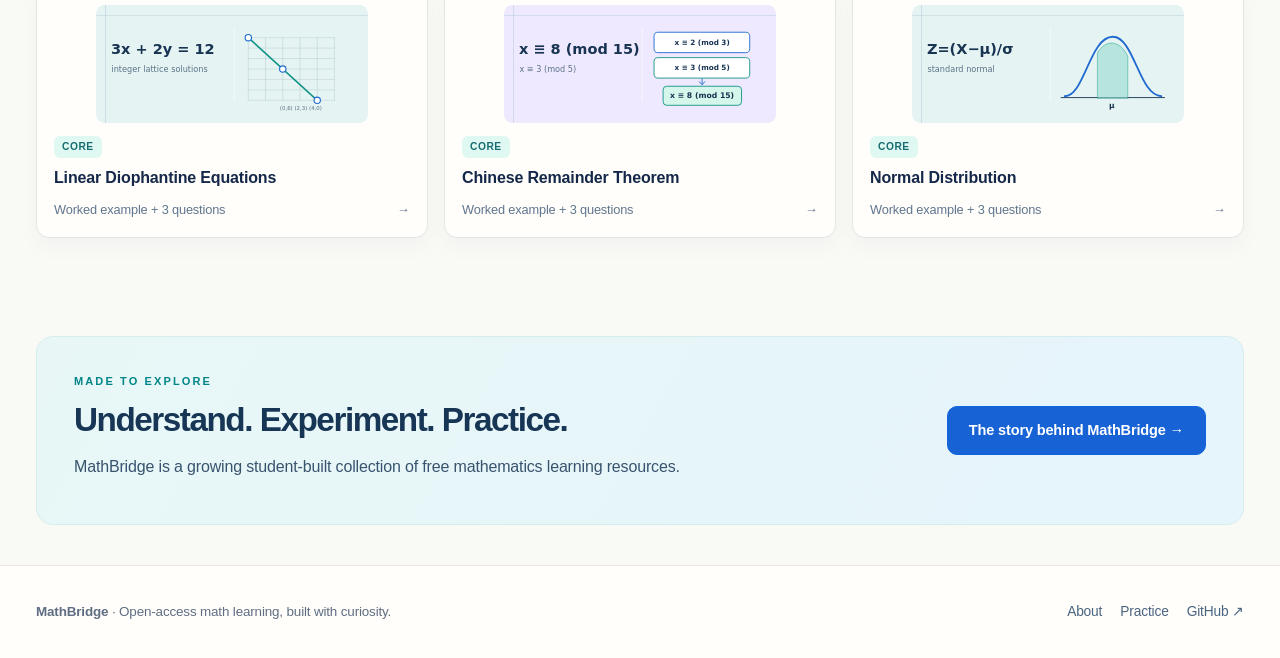
==== commit 51faceb1: "Add custom artwork for all 55 lessons" ====
--- a/index.html
+++ b/index.html
@@ -29,7 +29,7 @@
 <div class="paper-note note-grid"><span class="tape"></span><span class="note-center">Small steps.<br/><strong>Big understanding.</strong></span><span class="stroke"></span></div>
 <div class="paper-note note-mint"><svg aria-hidden="true" viewbox="0 0 155 96"><path d="M30 77 L30 24 L91 14 L122 43 L122 88 L62 88 Z M30 24 L62 55 L122 43 M62 55 V88 M91 14 L62 55" fill="none" stroke="#173454" stroke-linejoin="round" stroke-width="3"></path></svg><span>Visualize · Explore · Solve</span></div>
 <div class="paper-note note-yellow"><svg aria-hidden="true" viewbox="0 0 160 95"><path d="M15 72 H145 M80 91 V8 M24 27 Q80 140 135 27" fill="none" stroke="#152e50" stroke-linecap="round" stroke-width="4"></path></svg><span>Patterns everywhere ↗</span></div>
-<div class="paper-note note-pink"><svg aria-hidden="true" viewbox="0 0 180 90"><circle cx="72" cy="45" fill="none" r="36" stroke="#173454" stroke-width="4"></circle><circle cx="110" cy="45" fill="none" r="36" stroke="#173454" stroke-width="4"></circle><text x="54" y="53">A</text><text x="124" y="53">B</text></svg><span>Different ideas.<br/>New perspectives.</span></div>
+<div class="paper-note note-pink"><svg aria-hidden="true" viewbox="0 0 180 90"><circle cx="72" cy="45" fill="none" r="36" stroke="#173454" stroke-width="4"></circle><circle cx="110" cy="45" fill="none" r="36" stroke="#173454" stroke-width="4"></circle><text x="54" y="53">A</text><text x="124" y="53">B</text></svg><span>Different ideas.<br/>Fresh views.</span></div>
 <div class="paper-note note-purple"><svg aria-hidden="true" viewbox="0 0 170 95"><path d="M30 79 L30 14 L139 79 Z" fill="none" stroke="#173454" stroke-width="4"></path><text x="16" y="54">a</text><text x="80" y="93">b</text><text x="93" y="38">c</text></svg><span>Practice · Build · Improve</span></div>
 <div aria-hidden="true" class="collage-scribble">you can do this! <span>✳</span></div></div></div></section>
 <section class="home-stats"><div class="container stats-inline"><div><strong>55</strong><span>guided lessons</span></div><div><strong>12</strong><span>interactive tools</span></div><div><strong>165</strong><span>practice questions</span></div><div><strong>Free</strong><span>no account needed</span></div></div></section>
--- a/css/style.css
+++ b/css/style.css
@@ -560,3 +560,66 @@
  .collage-scribble{display:none}
 }
 @media(min-width:601px){.note-grid{inset:34px 137px 8px 145px}}
+
+/* MathBridge 2.4.1 — full, uncropped topic artwork on each lesson detail page.
+   Source graphics use a 600:260 aspect ratio; old 180x125 cover cropped content. */
+.lesson-banner-row { min-width: 0; }
+.lesson-banner-row > div:first-child { min-width: 0; flex: 1 1 auto; }
+.lesson-banner-symbol {
+  box-sizing: border-box;
+  display: grid;
+  place-items: center;
+  width: min(100%, 320px);
+  max-width: 320px;
+  height: auto;
+  aspect-ratio: 600 / 260;
+  flex: 0 0 320px;
+  overflow: visible;
+  padding: 0;
+  border-radius: 10px;
+  background: transparent;
+  transform: none;
+  box-shadow: 0 9px 24px rgba(30, 65, 98, 0.10);
+}
+.lesson-banner-symbol img {
+  display: block;
+  width: 100%;
+  height: 100%;
+  object-fit: contain;
+  object-position: center center;
+  border-radius: inherit;
+}
+@media (max-width: 820px) {
+  .lesson-banner-row { flex-direction: column; align-items: stretch; gap: 18px; }
+  .lesson-banner-symbol {
+    display: grid;
+    align-self: flex-start;
+    flex: none;
+    width: min(100%, 440px);
+    max-width: 440px;
+    height: auto;
+  }
+}
+@media (max-width: 600px) {
+  .lesson-banner > .container { padding: 24px 19px; }
+  .lesson-banner-symbol { width: 100%; max-width: 420px; }
+}
+
+/* 2.4.2: balanced, accessible notes. All mathematical artwork is on 600×260 canvases. */
+.note-pink { padding: 9px 11px; }
+.note-pink > span:not(.tape):not(.stroke) { max-width: 100%; text-wrap: balance; overflow-wrap: normal; line-height:1.12; }
+.paper-note.note-pink svg { height: 76px; flex-basis:76px; }
+.lesson-illustration img { object-fit:contain; }
+.lesson-banner-symbol img { object-fit:contain; }
+.preview-card > img { object-fit:contain; }
+.tool-gallery-card img { object-fit:contain; }
+@media(max-width:600px) {
+ .paper-note.note-pink svg { height: 49px; flex-basis:49px; }
+ .note-pink > span:not(.tape):not(.stroke) { font-size: 9.5px!important; line-height:1.14!important; }
+}
+/* Let the pink note sit above the central sheet so its wording is legible at narrow widths. */
+@media(max-width:600px) { .note-pink { z-index:7; } }
+@media(max-width:600px) {
+ .note-grid { inset: 19px 65px 17px 98px; }
+ .note-grid .note-center { font-size: 18px!important; }
+}
